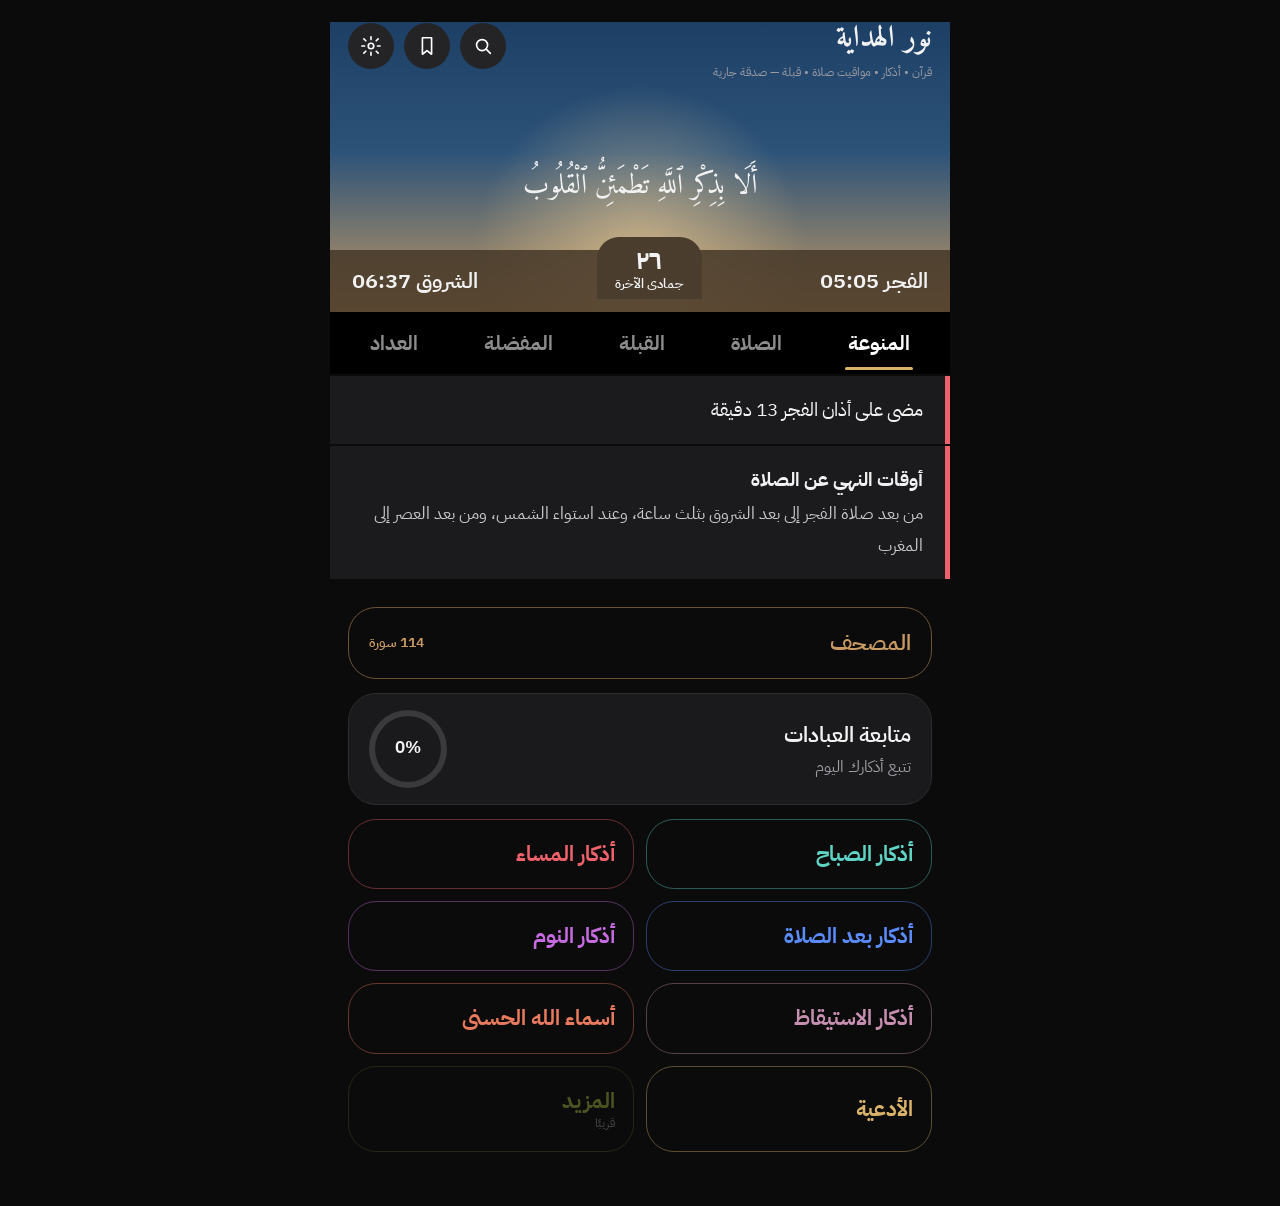
==== 1-index.html @ 47a83398 "Add files via upload" ====
<!DOCTYPE html>
<html lang="ar" dir="rtl">
<head>
<meta charset="utf-8">
<meta name="viewport" content="width=device-width, initial-scale=1, viewport-fit=cover">
<title>نور الهداية — صدقة جارية</title>
<meta name="description" content="نور الهداية — موقع إسلامي مجاني صدقة جارية: القرآن الكريم بصوت ٢٠ قارئًا، أذكار الصباح والمساء، مواقيت الصلاة، اتجاه القبلة، أسماء الله الحسنى، وعداد التسبيح.">
<meta property="og:title" content="نور الهداية — صدقة جارية">
<meta property="og:description" content="القرآن الكريم بصوت ٢٠ قارئًا، الأذكار والأدعية، مواقيت الصلاة، اتجاه القبلة، أسماء الله الحسنى — مجانًا كصدقة جارية.">
<meta property="og:type" content="website">
<link rel="stylesheet" href="https://fonts.googleapis.com/css2?family=Amiri:wght@400;700&family=IBM+Plex+Sans+Arabic:wght@400;600;700&display=swap">
<style>
:root{--bg:#0B0B0C;--card:#1A1A1C;--line:#2C2C2F;--ink:#F2F2F3;--mut:#9A9AA0;--red:#F0626B;--gold:#D9B26A;
box-sizing:border-box;padding-top:env(safe-area-inset-top,0px);padding-bottom:env(safe-area-inset-bottom,0px);color-scheme:dark}
html{scroll-padding-top:env(safe-area-inset-top,0px)}
*{box-sizing:border-box;-webkit-tap-highlight-color:transparent}
body{margin:0;background:var(--bg);color:var(--ink);font:600 17px/1.7 "IBM Plex Sans Arabic",Tahoma,sans-serif}
.view{max-width:620px;margin:0 auto;padding-bottom:40px;animation:in .35s cubic-bezier(.2,.8,.2,1)}
@keyframes in{from{opacity:0;transform:translateX(-18px)}}
[hidden]{display:none!important}
button{font:inherit;color:inherit;cursor:pointer}
.bar{display:flex;align-items:center;justify-content:space-between;padding:12px 18px}
.ib{width:46px;height:46px;border-radius:50%;border:0;background:#242427;display:grid;place-items:center;transition:transform .15s,background .2s}
.ib:active{transform:scale(.9)}.ib svg{width:22px;height:22px;fill:none;stroke:#fff;stroke-width:1.8;stroke-linecap:round;stroke-linejoin:round}
.grp{display:flex;gap:10px}
.brand{font:700 30px Amiri,serif}
.ttl{font-size:20px;display:flex;align-items:center;gap:12px}
.hero{height:290px;margin-top:-70px;padding-top:80px;background:linear-gradient(#1D3F66,#2D5379 45%,#C49A62 100%);position:relative;overflow:hidden;text-align:center}
.hero::after{content:"";position:absolute;left:50%;bottom:-120px;width:360px;height:360px;margin-left:-180px;border-radius:50%;background:radial-gradient(#FFD99A,transparent 65%);opacity:.55;animation:sun 6s ease-in-out infinite alternate}
@keyframes sun{to{transform:scale(1.15);opacity:.8}}
.ayah{font:400 28px/1.8 Amiri,serif;padding:60px 20px 0;position:relative;z-index:1}
.pt{position:absolute;inset:auto 0 0 0;height:62px;background:rgba(70,56,40,.85);display:flex;align-items:center;justify-content:space-between;padding:0 22px;z-index:1;font-size:22px}
.hj{background:#4A3D2D;border-radius:22px 22px 0 0;padding:8px 18px;line-height:1.2;margin-top:-26px;font-size:13px}.hj b{display:block;font-size:26px}
.tabs{display:flex;gap:6px;overflow-x:auto;padding:0 10px;background:#000;scrollbar-width:none}
.tabs::-webkit-scrollbar{display:none}
.tabs button{flex:1 0 auto;background:none;border:0;color:#fff;padding:14px 16px;font-size:20px;font-weight:700;opacity:.55;position:relative;transition:opacity .2s}
.tabs button[aria-selected=true]{opacity:1}
.tabs button[aria-selected=true]::after{content:"";position:absolute;inset:auto 22% 4px;height:3px;border-radius:3px;background:var(--gold);animation:in .3s}
.al{background:#1B1B1D;padding:18px 22px;margin-top:2px;border-inline-start:5px solid var(--red);margin-inline:0;font-size:19px;font-weight:400}
.al b{display:block;font-weight:700}.al small{color:#c9c9cd;font-size:17px}
.pane{padding:14px 18px;animation:in .35s}
.card{background:var(--card);border:1px solid var(--line);border-radius:28px;padding:16px 20px;margin-top:14px;display:flex;align-items:center;justify-content:space-between;width:100%;text-align:inherit}
.gold{color:#C99A62;border-color:#6b5434;background:transparent}
.ring{width:78px;height:78px;border-radius:50%;display:grid;place-items:center;background:conic-gradient(var(--gold) var(--p,0%),#3a3a3d 0)}
.ring span{width:66px;height:66px;border-radius:50%;background:var(--card);display:grid;place-items:center;font-size:17px}
.g2{display:grid;grid-template-columns:1fr 1fr;gap:12px;margin-top:14px}
.pill{border:1.5px solid color-mix(in srgb,var(--c) 40%,transparent);color:var(--c);background:transparent;border-radius:28px;padding:20px 18px;font-size:21px;font-weight:700;text-align:start;transition:transform .15s,background .2s;line-height:1.35}
.pill:active{transform:scale(.96)}.pill:hover{background:color-mix(in srgb,var(--c) 10%,transparent)}
.pill[disabled]{opacity:.4;cursor:default}.pill small{display:block;font-size:12px;font-weight:400;color:var(--mut)}
.row{display:flex;justify-content:space-between;padding:12px 4px;border-bottom:1px solid var(--line);font-size:20px}.row:last-child{border:0}.row.on{color:var(--gold)}
select,.b{font:inherit;background:#242427;color:#fff;border:0;border-radius:18px;padding:10px 16px;min-height:44px}
.b.p{background:var(--gold);color:#201a10}
.ctl{display:flex;flex-wrap:wrap;gap:8px;margin-top:12px}
.note{font-size:13px;color:var(--mut);font-weight:400;margin:10px 4px}
.sl{border:1px solid var(--line);background:var(--card);border-radius:26px;padding:12px;display:grid;grid-template-columns:auto 1fr;gap:4px 12px;text-align:start;transition:transform .15s;position:relative;min-height:96px}
.sl:active{transform:scale(.97)}
.sl i{font-style:normal;background:#242427;border-radius:12px;padding:0 14px;display:grid;place-items:center;font-size:18px;grid-row:span 2}
.sl b{font:700 25px Amiri,serif}.sl span{color:var(--mut);font-size:15px;font-weight:400}
input.s{width:100%;background:#242427;border:0;border-radius:22px;color:#fff;font:inherit;padding:12px 18px;margin:6px 0}
.rd{margin:14px 18px;border-radius:26px;padding:26px 20px;font:400 32px/2.4 Amiri,serif;text-align:center;background:var(--rb,#FCF8F3);color:var(--rt,#1b1b1b);min-height:300px;transition:background .3s,color .3s}
.zc{background:var(--card);border:1px solid var(--line);border-radius:26px;padding:18px;margin-top:14px;animation:in .4s both}
.zc.d{opacity:.5}.zt{font:400 24px/2.1 Amiri,serif}.zs{font-size:13px;color:var(--mut);font-weight:400}
.cnt{width:100%;margin-top:10px;border-radius:18px;border:0;padding:12px;background:#242427;font-size:18px}
.cc{width:230px;height:230px;border-radius:50%;margin:20px auto;display:grid;place-items:center;border:0;color:#fff;font:700 70px Amiri,serif;background:radial-gradient(circle at 30% 25%,#e6c987,#7a5d2c);transition:transform .1s;animation:br 4s ease-in-out infinite}
.cc:active{transform:scale(.93)}@keyframes br{50%{box-shadow:0 0 50px rgba(217,178,106,.4)}}
.cp{width:220px;height:220px;border-radius:50%;border:3px solid var(--gold);margin:16px auto;position:relative}
.nd{position:absolute;inset:0;transition:transform .3s}.nd::after{content:"";position:absolute;top:16px;left:50%;margin-left:-9px;border:9px solid transparent;border-bottom:78px solid var(--gold);border-top:0}
.cp::before{content:"ش";position:absolute;top:-2px;left:0;right:0;text-align:center;color:var(--mut)}
.sheet{position:fixed;inset:0;background:rgba(0,0,0,.55);z-index:9;display:flex;align-items:flex-end;animation:fade .25s}
@keyframes fade{from{opacity:0}}
.sh{background:#1C1C1E;border-radius:30px 30px 0 0;width:100%;max-width:620px;margin:0 auto;max-height:86vh;overflow:auto;padding:14px 18px calc(24px + env(safe-area-inset-bottom,0px));animation:up .35s cubic-bezier(.2,.8,.2,1)}
@keyframes up{from{transform:translateY(100%)}}
.sh h3{margin:0;font-size:20px;display:flex;justify-content:space-between;align-items:center;padding:8px 0 14px}
.th{border:2px solid transparent;border-radius:22px;height:92px;display:flex;align-items:center;justify-content:center;gap:10px;font:400 26px Amiri,serif;background:var(--rb);color:var(--rt)}
.th.on{border-color:#5ED27B}.th.au{background:#242427;color:#fff;font:700 17px "IBM Plex Sans Arabic",sans-serif}
#pb{position:fixed;inset:auto 0 0 0;z-index:8;background:#1C1C1E;border-top:1px solid var(--line);border-radius:26px 26px 0 0;padding:12px 16px calc(12px + env(safe-area-inset-bottom,0px));max-width:620px;margin:0 auto;animation:up .35s cubic-bezier(.2,.8,.2,1)}
#pb .r{display:flex;align-items:center;gap:8px;margin-top:8px}
#pb select{min-height:38px;padding:6px 10px;font-size:15px;flex:1;min-width:0}
#pb input[type=range]{flex:1;accent-color:#D9B26A}
body.pp .view{padding-bottom:230px}
button:focus-visible,select:focus-visible,input:focus-visible{outline:2px solid var(--gold);outline-offset:2px}
@media (prefers-reduced-motion:reduce){*,*::before,*::after{animation:none!important;transition:none!important}}
</style>
</head>
<body>

<div class="view" id="home">
<div class="bar" style="position:relative;z-index:3">
<div style="line-height:1.25"><span class="brand">نور الهداية</span><div style="font-size:12px;font-weight:400;color:var(--mut)">قرآن • أذكار • مواقيت صلاة • قبلة — صدقة جارية</div></div>
<div class="grp">
<button class="ib" data-go="mushaf" aria-label="بحث"><svg viewBox="0 0 24 24"><circle cx="11" cy="11" r="6"/><path d="M20 20l-4.5-4.5"/></svg></button>
<button class="ib" data-tab="fav" aria-label="المفضلة"><svg viewBox="0 0 24 24"><path d="M7 3h10v18l-5-4-5 4z"/></svg></button>
<button class="ib" id="gear" aria-label="الإعدادات"><svg viewBox="0 0 24 24"><circle cx="12" cy="12" r="3"/><path d="M12 2v3M12 19v3M4.2 4.2l2.1 2.1M17.7 17.7l2.1 2.1M2 12h3M19 12h3M4.2 19.8l2.1-2.1M17.7 6.3l2.1-2.1"/></svg></button>
</div></div>
<div class="hero"><div class="ayah" id="ay"></div>
<div class="pt"><span id="hf"></span><span class="hj" id="hj"></span><span id="hs"></span></div></div>
<div class="tabs" role="tablist" id="tabs">
<button role="tab" data-tab="misc" aria-selected="true">المنوعة</button><button role="tab" data-tab="pray" aria-selected="false">الصلاة</button><button role="tab" data-tab="qibla" aria-selected="false">القبلة</button><button role="tab" data-tab="fav" aria-selected="false">المفضلة</button><button role="tab" data-tab="count" aria-selected="false">العداد</button>
</div>
<div class="al" id="al1"></div>
<div class="al"><b>أوقات النهي عن الصلاة</b><small>من بعد صلاة الفجر إلى بعد الشروق بثلث ساعة، وعند استواء الشمس، ومن بعد العصر إلى المغرب</small></div>

<div class="pane" id="p-misc">
<button class="card gold" data-go="mushaf"><span style="font-size:22px">المصحف</span><span id="mcount" style="font-size:14px"></span></button>
<div class="card"><div><div style="font-size:22px">متابعة العبادات</div><div style="color:var(--mut);font-weight:400;font-size:16px">تتبع أذكارك اليوم</div></div><div class="ring" id="ring"><span id="rt">0%</span></div></div>
<div class="g2">
<button class="pill" style="--c:#5FD3C4" data-go="adhkar" data-k="m">أذكار الصباح</button>
<button class="pill" style="--c:#F0626B" data-go="adhkar" data-k="e">أذكار المساء</button>
<button class="pill" style="--c:#5B8CFF" data-go="adhkar" data-k="p">أذكار بعد الصلاة</button>
<button class="pill" style="--c:#C66BE0" data-go="adhkar" data-k="s">أذكار النوم</button>
<button class="pill" style="--c:#C68FB0" data-go="adhkar" data-k="w">أذكار الاستيقاظ</button>
<button class="pill" style="--c:#E87A5D" data-go="names">أسماء الله الحسنى</button>
<button class="pill" style="--c:#D9B26A" data-go="duas">الأدعية</button>
<button class="pill" style="--c:#A9C23F" disabled>المزيد<small>قريبًا</small></button>
</div></div>

<div class="pane" id="p-pray" hidden>
<div class="card" style="display:block;text-align:center"><div style="color:var(--mut);font-size:15px">الصلاة القادمة</div><div style="font:700 36px Amiri,serif;color:var(--gold)" id="nn"></div><div style="font-size:26px;font-variant-numeric:tabular-nums" id="nc"></div></div>
<div class="card" style="display:block" id="times"></div>
<div class="ctl"><select id="city" aria-label="المدينة"></select><button class="b p" id="gps">موقعي</button><select id="method" aria-label="طريقة الحساب"><option value="egy">الهيئة المصرية</option><option value="mwl">رابطة العالم الإسلامي</option><option value="umq">أم القرى</option></select></div>
<p class="note">المواقيت محسوبة فلكيًا حسب موقعك وطريقة الحساب، وقد تختلف بدقائق عن التقويم المحلي. تأكد من جهة الإفتاء في بلدك.</p></div>

<div class="pane" id="p-qibla" hidden>
<div class="card" style="display:block;text-align:center"><div style="font:700 38px Amiri,serif" id="qd">--</div>
<div class="cp"><div class="nd" id="nd"></div></div>
<button class="b p" id="comp">تفعيل البوصلة</button>
<p class="note" id="qn">الزاوية من الشمال الحقيقي حسب مدينتك المختارة في تبويب الصلاة. بوصلة الهاتف قد تتأثر بالمعادن، فعايرها بحركة رقم 8.</p></div></div>

<div class="pane" id="p-fav" hidden><div id="favl" class="g2"></div><p class="note" id="favn"></p></div>

<div class="pane" id="p-count" hidden>
<div class="ctl" style="justify-content:center"><select id="tt"><option>سبحان الله</option><option>الحمد لله</option><option>الله أكبر</option><option>لا إله إلا الله</option><option>أستغفر الله</option></select><select id="tg"><option value="33">33</option><option value="100">100</option><option value="0">بلا حد</option></select></div>
<button class="cc" id="cb">0</button>
<div class="ctl" style="justify-content:center;align-items:center"><span class="note" id="cd"></span><button class="b" id="cr">إعادة</button></div></div>
</div>

<div class="view" id="mushaf" hidden>
<div class="bar"><span class="ttl"><button class="ib" data-go="home" aria-label="رجوع"><svg viewBox="0 0 24 24"><path d="M9 5l7 7-7 7"/></svg></button>المصحف</span></div>
<div style="padding:0 18px"><button class="card gold" id="lsn" style="margin:0 0 8px"><span style="font-size:20px">استماع للقرآن</span><span style="font-size:14px">20 قارئًا</span></button><input class="s" id="sq" placeholder="ابحث عن سورة..." aria-label="بحث"><div class="g2" id="sg"></div></div></div>

<div class="view" id="reader" hidden>
<div class="bar"><span class="ttl"><button class="ib" data-go="mushaf" aria-label="رجوع"><svg viewBox="0 0 24 24"><path d="M9 5l7 7-7 7"/></svg></button><span id="rn"></span></span>
<div class="grp"><button class="ib" id="pl" aria-label="استماع"><svg viewBox="0 0 24 24"><path d="M8 5v14l11-7z"/></svg></button><button class="ib" id="bm" aria-label="حفظ"><svg viewBox="0 0 24 24"><path d="M7 3h10v18l-5-4-5 4z"/></svg></button><button class="ib" id="gear2" aria-label="الإعدادات"><svg viewBox="0 0 24 24"><circle cx="12" cy="12" r="3"/><path d="M12 2v3M12 19v3M4.2 4.2l2.1 2.1M17.7 17.7l2.1 2.1M2 12h3M19 12h3M4.2 19.8l2.1-2.1M17.7 6.3l2.1-2.1"/></svg></button></div></div>
<div class="rd" id="rb"></div><p class="note" style="margin:0 24px" id="rnote"></p></div>

<div class="view" id="adhkar" hidden>
<div class="bar"><span class="ttl"><button class="ib" data-go="home" aria-label="رجوع"><svg viewBox="0 0 24 24"><path d="M9 5l7 7-7 7"/></svg></button><span id="an"></span></span></div>
<div style="padding:0 18px" id="al"></div><p class="note" style="margin:10px 24px">مجموعة مختارة من الصحيح الثابت. المكتبة الكاملة تُضاف بعد مراجعة تخريجها.</p></div>

<div id="pb" hidden>
<div style="display:flex;justify-content:space-between;align-items:center"><b id="ptl"></b><button class="ib" id="px" aria-label="إغلاق" style="width:36px;height:36px"><svg viewBox="0 0 24 24"><path d="M6 6l12 12M18 6L6 18"/></svg></button></div>
<div class="zs" id="pm"></div>
<div class="r"><select id="rs" aria-label="القارئ"></select><select id="sp" aria-label="السرعة"><option value="0.75">0.75x</option><option value="1" selected>1x</option><option value="1.25">1.25x</option><option value="1.5">1.5x</option></select></div>
<div class="r"><input type="range" id="sk" min="0" max="1000" value="0" aria-label="التقدم"></div>
<div class="r" style="justify-content:center;gap:12px"><button class="b" id="pv">السابقة</button><button class="ib" id="ppl" aria-label="تشغيل" style="width:58px;height:58px;background:#D9B26A;color:#201a10;font-size:20px">▶</button><button class="b" id="pn">التالية</button><label class="zs"><input type="checkbox" id="rp"> تكرار</label></div></div>

<div class="view" id="names" hidden>
<div class="bar"><span class="ttl"><button class="ib" data-go="home" aria-label="رجوع"><svg viewBox="0 0 24 24"><path d="M9 5l7 7-7 7"/></svg></button>أسماء الله الحسنى</span></div>
<div style="padding:0 18px" class="g2" id="ng"></div></div>

<div class="view" id="duas" hidden>
<div class="bar"><span class="ttl"><button class="ib" data-go="home" aria-label="رجوع"><svg viewBox="0 0 24 24"><path d="M9 5l7 7-7 7"/></svg></button>الأدعية</span></div>
<div style="padding:0 18px"><select id="dc" aria-label="القسم" style="width:100%"></select><div id="dl"></div><p class="note">مجموعة مختارة من القرآن ومن الصحيح الثابت في السنة، مع المصدر.</p></div></div>

<div class="sheet" id="sheet" hidden><div class="sh">
<h3>إعدادات المصحف<button class="ib" id="sx" aria-label="إغلاق"><svg viewBox="0 0 24 24"><path d="M6 6l12 12M18 6L6 18"/></svg></button></h3>
<div style="margin-bottom:6px">ألوان القراءة</div><div class="g2" id="themes"></div>
<div style="margin:18px 0 4px">حجم الخط</div><input type="range" id="fsz" min="22" max="50" style="width:100%;accent-color:#D9B26A"></div></div>

<script>
const $=s=>document.querySelector(s),$$=s=>[...document.querySelectorAll(s)],rad=Math.PI/180;
const store={get(k,d){try{const v=localStorage.getItem("noor:"+k);return v===null?d:JSON.parse(v)}catch(e){return d}},set(k,v){try{localStorage.setItem("noor:"+k,JSON.stringify(v))}catch(e){}}};
const day=()=>new Date().toDateString();

/* التنقل */
let cur="home";
function go(v,k){
  $$(".view").forEach(x=>x.hidden=x.id!==v);cur=v;scrollTo(0,0);
  if(v==="adhkar")openAdhkar(k);
}
document.addEventListener("click",e=>{
  const g=e.target.closest("[data-go]");if(g){go(g.dataset.go,g.dataset.k);return}
  const t=e.target.closest("[data-tab]");if(t){tab(t.dataset.tab)}
});
function tab(n){
  go("home");$$("#tabs button").forEach(b=>b.setAttribute("aria-selected",b.dataset.tab===n));
  $$(".pane").forEach(p=>p.hidden=p.id!=="p-"+n);if(n==="fav")favs();
}

/* المواقيت */
const CITIES={"القاهرة":[30.0444,31.2357,"Africa/Cairo"],"الجيزة":[30.0131,31.2089,"Africa/Cairo"],"الإسكندرية":[31.2001,29.9187,"Africa/Cairo"],"أسوان":[24.0889,32.8998,"Africa/Cairo"],"مكة المكرمة":[21.3891,39.8579,"Asia/Riyadh"],"المدينة المنورة":[24.4672,39.6111,"Asia/Riyadh"],"الرياض":[24.7136,46.6753,"Asia/Riyadh"],"دبي":[25.2048,55.2708,"Asia/Dubai"]};
const MT={egy:[19.5,17.5,0],mwl:[18,17,0],umq:[18.5,0,90]};
const NM={fajr:"الفجر",sunrise:"الشروق",dhuhr:"الظهر",asr:"العصر",maghrib:"المغرب",isha:"العشاء"};
let loc=store.get("loc",null)||{n:"الجيزة",lat:30.0131,lon:31.2089,tz:"Africa/Cairo"},method=store.get("method","egy");
const cs=$("#city");Object.keys(CITIES).forEach(c=>cs.add(new Option(c,c)));cs.add(new Option("موقعي الحالي","gps"));cs.value=loc.n in CITIES?loc.n:"gps";$("#method").value=method;
function calc(y,m,d,lat,lon,mt){
  const D=(Date.UTC(y,m,d,12)-Date.UTC(2000,0,1,12))/864e5,g=(357.529+.98560028*D)%360,q=(280.459+.98564736*D)%360;
  const L=q+1.915*Math.sin(g*rad)+.02*Math.sin(2*g*rad),e=23.439-3.6e-7*D;
  const ra=(Math.atan2(Math.cos(e*rad)*Math.sin(L*rad),Math.cos(L*rad))/rad/15+24)%24,dec=Math.asin(Math.sin(e*rad)*Math.sin(L*rad));
  let eq=q/15-ra;eq=((eq+12)%24+24)%24-12;const noon=12-lon/15-eq;
  const ha=a=>{const c=(Math.sin(a*rad)-Math.sin(lat*rad)*Math.sin(dec))/(Math.cos(lat*rad)*Math.cos(dec));return Math.acos(Math.max(-1,Math.min(1,c)))/rad/15};
  const asr=Math.atan(1/(1+Math.tan(Math.abs(lat*rad-dec))))/rad,B=Date.UTC(y,m,d),T=h=>B+h*36e5,[fa,ia,im]=mt,mg=noon+ha(-.833);
  return{fajr:T(noon-ha(-fa)),sunrise:T(noon-ha(-.833)),dhuhr:T(noon+.0333),asr:T(noon+ha(asr)),maghrib:T(mg),isha:T(im?mg+im/60:noon+ha(-ia))};
}
function ymd(ms,tz){const p=new Intl.DateTimeFormat("en-CA",{timeZone:tz,year:"numeric",month:"2-digit",day:"2-digit"}).format(ms).split("-");return[+p[0],p[1]-1,+p[2]]}
const AY=["أَلَا بِذِكْرِ ٱللَّهِ تَطْمَئِنُّ ٱلْقُلُوبُ","إِنَّ مَعَ ٱلْعُسْرِ يُسْرًا","فَٱذْكُرُونِىٓ أَذْكُرْكُمْ"];
let nt=0;
function render(){
  const now=Date.now(),[y,m,d]=ymd(now,loc.tz),mt=MT[method],T=calc(y,m,d,loc.lat,loc.lon,mt),T2=calc(y,m,d+1,loc.lat,loc.lon,mt);
  const f=new Intl.DateTimeFormat("en-GB",{timeZone:loc.tz,hour:"2-digit",minute:"2-digit",hour12:false});
  const keys=Object.keys(NM);let nx=keys.filter(k=>k!=="sunrise").find(k=>T[k]>now);nt=nx?T[nx]:T2.fajr;nx=nx||"fajr";
  $("#times").innerHTML=keys.map(k=>`<div class="row${k===nx?" on":""}"><span>${NM[k]}</span><span>${f.format(T[k])}</span></div>`).join("");
  $("#nn").textContent=NM[nx];$("#hf").textContent="الفجر "+f.format(T.fajr);$("#hs").textContent="الشروق "+f.format(T.sunrise);
  const hd=n=>new Intl.DateTimeFormat("ar-SA-u-ca-islamic-umalqura",{timeZone:loc.tz,...n}).format(now);
  $("#hj").innerHTML=`<b>${hd({day:"numeric"})}</b>${hd({month:"long"})}`;
  const past=["fajr","dhuhr","asr","maghrib","isha"].filter(k=>T[k]<=now).pop();
  $("#al1").innerHTML=past?`مضى على أذان ${NM[past]} ${Math.floor((now-T[past])/6e4)} دقيقة`:`باقي على أذان الفجر ${Math.ceil((T.fajr-now)/6e4)} دقيقة`;
  $("#ay").textContent=AY[new Date().getDate()%AY.length];tick();prog();
}
function tick(){const s=Math.max(0,Math.floor((nt-Date.now())/1e3)),p=n=>String(n).padStart(2,"0");$("#nc").textContent=`${p(s/3600|0)}:${p(s%3600/60|0)}:${p(s%60)}`;if(!s)setTimeout(render,1200)}
setInterval(tick,1e3);
cs.onchange=()=>{if(cs.value==="gps"){$("#gps").click();return}const c=CITIES[cs.value];loc={n:cs.value,lat:c[0],lon:c[1],tz:c[2]};store.set("loc",loc);render();qibla()};
$("#method").onchange=e=>{method=e.target.value;store.set("method",method);render()};
$("#gps").onclick=()=>{if(!navigator.geolocation){alert("المتصفح لا يدعم تحديد الموقع");return}
  navigator.geolocation.getCurrentPosition(p=>{loc={n:"موقعي",lat:p.coords.latitude,lon:p.coords.longitude,tz:Intl.DateTimeFormat().resolvedOptions().timeZone};store.set("loc",loc);cs.value="gps";render();qibla()},()=>alert("لم نستطع تحديد موقعك. اختر مدينتك من القائمة."),{timeout:1e4})};

/* القبلة */
let qdeg=0,hd=null;
function qibla(){const a=loc.lat*rad,b=21.4225*rad,dl=(39.8262-loc.lon)*rad;qdeg=(Math.atan2(Math.sin(dl)*Math.cos(b),Math.cos(a)*Math.sin(b)-Math.sin(a)*Math.cos(b)*Math.cos(dl))/rad+360)%360;$("#qd").textContent=Math.round(qdeg)+"°";spin()}
function spin(){$("#nd").style.transform=`rotate(${hd===null?qdeg:qdeg-hd}deg)`}
$("#comp").onclick=async()=>{try{
  if(window.DeviceOrientationEvent&&DeviceOrientationEvent.requestPermission&&await DeviceOrientationEvent.requestPermission()!=="granted")throw 0;
  const h=e=>{const v=e.webkitCompassHeading??(e.alpha!=null?360-e.alpha:null);if(v!=null){hd=v;spin()}};
  addEventListener("deviceorientationabsolute",h,true);addEventListener("deviceorientation",h,true);$("#qn").textContent="حرّك الهاتف أفقيًا حتى يشير السهم لأعلى."}
  catch(e){$("#qn").textContent="البوصلة غير متاحة أو لم تُمنح الإذن. السهم يوضح الزاوية من الشمال فقط."}};

/* المصحف */
const SN="الفاتحة,البقرة,آل عمران,النساء,المائدة,الأنعام,الأعراف,الأنفال,التوبة,يونس,هود,يوسف,الرعد,إبراهيم,الحجر,النحل,الإسراء,الكهف,مريم,طه,الأنبياء,الحج,المؤمنون,النور,الفرقان,الشعراء,النمل,القصص,العنكبوت,الروم,لقمان,السجدة,الأحزاب,سبأ,فاطر,يس,الصافات,ص,الزمر,غافر,فصلت,الشورى,الزخرف,الدخان,الجاثية,الأحقاف,محمد,الفتح,الحجرات,ق,الذاريات,الطور,النجم,القمر,الرحمن,الواقعة,الحديد,المجادلة,الحشر,الممتحنة,الصف,الجمعة,المنافقون,التغابن,الطلاق,التحريم,الملك,القلم,الحاقة,المعارج,نوح,الجن,المزمل,المدثر,القيامة,الإنسان,المرسلات,النبأ,النازعات,عبس,التكوير,الانفطار,المطففين,الانشقاق,البروج,الطارق,الأعلى,الغاشية,الفجر,البلد,الشمس,الليل,الضحى,الشرح,التين,العلق,القدر,البينة,الزلزلة,العاديات,القارعة,التكاثر,العصر,الهمزة,الفيل,قريش,الماعون,الكوثر,الكافرون,النصر,المسد,الإخلاص,الفلق,الناس".split(",");
const AC=[7,286,200,176,120,165,206,75,129,109,123,111,43,52,99,128,111,110,98,135,112,78,118,64,77,227,93,88,69,60,34,30,73,54,45,83,182,88,75,85,54,53,89,59,37,35,38,29,18,45,60,49,62,55,78,96,29,22,24,13,14,11,11,18,12,12,30,52,52,44,28,28,20,56,40,31,50,40,46,42,29,19,36,25,22,17,19,26,30,20,15,21,11,8,8,19,5,8,8,11,11,8,3,9,5,4,7,3,6,3,5,4,5,6];
const TX={1:"بِسْمِ ٱللَّهِ ٱلرَّحْمَٰنِ ٱلرَّحِيمِ ﴿١﴾ ٱلْحَمْدُ لِلَّهِ رَبِّ ٱلْعَٰلَمِينَ ﴿٢﴾ ٱلرَّحْمَٰنِ ٱلرَّحِيمِ ﴿٣﴾ مَٰلِكِ يَوْمِ ٱلدِّينِ ﴿٤﴾ إِيَّاكَ نَعْبُدُ وَإِيَّاكَ نَسْتَعِينُ ﴿٥﴾ ٱهْدِنَا ٱلصِّرَٰطَ ٱلْمُسْتَقِيمَ ﴿٦﴾ صِرَٰطَ ٱلَّذِينَ أَنْعَمْتَ عَلَيْهِمْ غَيْرِ ٱلْمَغْضُوبِ عَلَيْهِمْ وَلَا ٱلضَّآلِّينَ ﴿٧﴾",
112:"قُلْ هُوَ ٱللَّهُ أَحَدٌ ﴿١﴾ ٱللَّهُ ٱلصَّمَدُ ﴿٢﴾ لَمْ يَلِدْ وَلَمْ يُولَدْ ﴿٣﴾ وَلَمْ يَكُن لَّهُۥ كُفُوًا أَحَدٌۢ ﴿٤﴾",
113:"قُلْ أَعُوذُ بِرَبِّ ٱلْفَلَقِ ﴿١﴾ مِن شَرِّ مَا خَلَقَ ﴿٢﴾ وَمِن شَرِّ غَاسِقٍ إِذَا وَقَبَ ﴿٣﴾ وَمِن شَرِّ ٱلنَّفَّٰثَٰتِ فِى ٱلْعُقَدِ ﴿٤﴾ وَمِن شَرِّ حَاسِدٍ إِذَا حَسَدَ ﴿٥﴾",
114:"قُلْ أَعُوذُ بِرَبِّ ٱلنَّاسِ ﴿١﴾ مَلِكِ ٱلنَّاسِ ﴿٢﴾ إِلَٰهِ ٱلنَّاسِ ﴿٣﴾ مِن شَرِّ ٱلْوَسْوَاسِ ٱلْخَنَّاسِ ﴿٤﴾ ٱلَّذِى يُوَسْوِسُ فِى صُدُورِ ٱلنَّاسِ ﴿٥﴾ مِنَ ٱلْجِنَّةِ وَٱلنَّاسِ ﴿٦﴾"};
$("#mcount").textContent="114 سورة";
function list(q=""){$("#sg").innerHTML=SN.map((n,i)=>[i,n]).filter(x=>x[1].includes(q.trim())).map(([i,n])=>`<button class="sl" data-s="${i+1}"><i>${i+1}</i><b>سورة ${n}</b><span>آياتها: ${AC[i]}</span></button>`).join("")||'<p class="note">لا توجد نتيجة</p>'}
$("#sq").oninput=e=>list(e.target.value);list();
let sura=1;
$("#sg").onclick=e=>{const b=e.target.closest("[data-s]");if(b)read(+b.dataset.s)};
function read(n){sura=n;store.set("last",n);$("#rn").textContent="سورة "+SN[n-1];loadSura(n);
  $("#rb").textContent=TX[n]||"";$("#rnote").textContent=TX[n]?"":"";
  if(!TX[n]){$("#rb").innerHTML='<span style="font:600 18px/1.9 \'IBM Plex Sans Arabic\',sans-serif">جارٍ تحميل النص...</span>'}
  bmk();go("reader")}
const dig=n=>String(n).replace(/\d/g,d=>"٠١٢٣٤٥٦٧٨٩"[d]);
async function load(n){
  const c=store.get("q"+n,null);if(c)return c;
  const r=await fetch("https://api.alquran.cloud/v1/surah/"+n+"/quran-uthmani");if(!r.ok)throw 0;
  const a=(await r.json()).data.ayahs;if(a.length!==AC[n-1])throw 0;
  const t=a.map((x,i)=>{let s=x.text;if(i===0&&n!==1&&n!==9){const w=s.split(" ");if(w[0].startsWith("بِسْمِ"))s=w.slice(4).join(" ")}return s+" ﴿"+dig(x.numberInSurah)+"﴾"}).join(" ");
  const h=(n!==1&&n!==9?'<div style="font-size:.8em;margin-bottom:8px">بِسْمِ ٱللَّهِ ٱلرَّحْمَٰنِ ٱلرَّحِيمِ</div>':"")+t;store.set("q"+n,h);return h}
async function loadSura(n){try{const h=await load(n);if(sura===n)$("#rb").innerHTML=h}catch(e){if(sura===n&&!TX[n])$("#rb").innerHTML='<span style="font:600 18px/1.9 \'IBM Plex Sans Arabic\',sans-serif">تعذر تحميل نص السورة. تأكد من اتصالك بالإنترنت ثم أعد فتح السورة.</span>'}}
function bmk(){const s=store.get("bm",[]).includes(sura);$("#bm").style.background=s?"#D9B26A":"#242427";$("#bm svg").style.stroke=s?"#201a10":"#fff"}
$("#bm").onclick=()=>{let b=store.get("bm",[]);b=b.includes(sura)?b.filter(x=>x!==sura):[...b,sura];store.set("bm",b);bmk()};
function favs(){const b=store.get("bm",[]);$("#favl").innerHTML=b.map(n=>`<button class="sl" data-s="${n}"><i>${n}</i><b>سورة ${SN[n-1]}</b><span>آياتها: ${AC[n-1]}</span></button>`).join("");$("#favn").textContent=b.length?"":"لا توجد سور محفوظة. افتح سورة واضغط على علامة الحفظ."}
$("#favl").onclick=$("#sg").onclick;

/* إعدادات القراءة */
const TH=[["تلقائي",null,null],["","#FCF8F3","#1b1b1b"],["","#FFFFFF","#111111"],["","#E6EDF7","#13233a"],["","#10162A","#E9ECF5"],["","#EEF2DC","#1f2a1c"],["","#4A4A4C","#F2F2F2"],["","#1A211C","#E6EFD9"],["","#000000","#EEEEEE"]];
let th=store.get("th",1),fz=store.get("fz",32);
function applyTh(){const t=TH[th];const r=document.documentElement.style;r.setProperty("--rb",t[1]||"#1A1A1C");r.setProperty("--rt",t[2]||"#F2F2F3");$("#rb").style.fontSize=fz+"px";
  $("#themes").innerHTML=TH.map((t,i)=>i?`<button class="th${i===th?" on":""}" style="--rb:${t[1]};--rt:${t[2]}" data-t="${i}">الرَّحْمَٰنُ</button>`:`<button class="th au${i===th?" on":""}" data-t="0">تلقائي</button>`).join("");$("#fsz").value=fz}
$("#themes").onclick=e=>{const b=e.target.closest("[data-t]");if(b){th=+b.dataset.t;store.set("th",th);applyTh()}};
$("#fsz").oninput=e=>{fz=+e.target.value;store.set("fz",fz);$("#rb").style.fontSize=fz+"px"};
const sh=v=>$("#sheet").hidden=!v;$("#gear").onclick=$("#gear2").onclick=()=>sh(1);$("#sx").onclick=()=>sh(0);$("#sheet").onclick=e=>{if(e.target.id==="sheet")sh(0)};

/* الأذكار */
const MZ=[["قُلْ هُوَ ٱللَّهُ أَحَدٌ، وقُلْ أَعُوذُ بِرَبِّ ٱلْفَلَقِ، وقُلْ أَعُوذُ بِرَبِّ ٱلنَّاسِ",3,"أبو داود والترمذي، حديث حسن"],["بِسْمِ اللَّهِ الَّذِي لَا يَضُرُّ مَعَ اسْمِهِ شَيْءٌ فِي الْأَرْضِ وَلَا فِي السَّمَاءِ وَهُوَ السَّمِيعُ الْعَلِيمُ",3,"أبو داود والترمذي، حديث صحيح"],["سُبْحَانَ اللَّهِ وَبِحَمْدِهِ",100,"صحيح مسلم"],["لَا إِلَهَ إِلَّا اللَّهُ وَحْدَهُ لَا شَرِيكَ لَهُ، لَهُ الْمُلْكُ وَلَهُ الْحَمْدُ وَهُوَ عَلَى كُلِّ شَيْءٍ قَدِيرٌ",100,"البخاري ومسلم"],["أَسْتَغْفِرُ اللَّهَ وَأَتُوبُ إِلَيْهِ",100,"صحيح مسلم"]];
const AD={m:["أذكار الصباح",MZ],e:["أذكار المساء",MZ],
w:["أذكار الاستيقاظ",[["الْحَمْدُ لِلَّهِ الَّذِي أَحْيَانَا بَعْدَ مَا أَمَاتَنَا وَإِلَيْهِ النُّشُورُ",1,"صحيح البخاري"]]],
p:["أذكار بعد الصلاة",[["أَسْتَغْفِرُ اللَّهَ",3,"صحيح مسلم"],["اللَّهُمَّ أَنْتَ السَّلَامُ وَمِنْكَ السَّلَامُ، تَبَارَكْتَ يَا ذَا الْجَلَالِ وَالْإِكْرَامِ",1,"صحيح مسلم"],["سُبْحَانَ اللَّهِ",33,"صحيح مسلم"],["الْحَمْدُ لِلَّهِ",33,"صحيح مسلم"],["اللَّهُ أَكْبَرُ",33,"صحيح مسلم"]]],
s:["أذكار النوم",[["ٱللَّهُ لَآ إِلَٰهَ إِلَّا هُوَ ٱلْحَىُّ ٱلْقَيُّومُ ۚ لَا تَأْخُذُهُۥ سِنَةٌ وَلَا نَوْمٌ ۚ لَّهُۥ مَا فِى ٱلسَّمَٰوَٰتِ وَمَا فِى ٱلْأَرْضِ ۗ مَن ذَا ٱلَّذِى يَشْفَعُ عِندَهُۥٓ إِلَّا بِإِذْنِهِۦ ۚ يَعْلَمُ مَا بَيْنَ أَيْدِيهِمْ وَمَا خَلْفَهُمْ ۖ وَلَا يُحِيطُونَ بِشَىْءٍ مِّنْ عِلْمِهِۦٓ إِلَّا بِمَا شَآءَ ۚ وَسِعَ كُرْسِيُّهُ ٱلسَّمَٰوَٰتِ وَٱلْأَرْضَ ۖ وَلَا يَـُٔودُهُۥ حِفْظُهُمَا ۚ وَهُوَ ٱلْعَلِىُّ ٱلْعَظِيمُ",1,"صحيح البخاري"],["قُلْ هُوَ ٱللَّهُ أَحَدٌ، وقُلْ أَعُوذُ بِرَبِّ ٱلْفَلَقِ، وقُلْ أَعُوذُ بِرَبِّ ٱلنَّاسِ",3,"صحيح البخاري"],["بِاسْمِكَ اللَّهُمَّ أَمُوتُ وَأَحْيَا",1,"صحيح البخاري"]]]};
let ak="m";const pk=k=>"ad:"+k+":"+day();
function openAdhkar(k){ak=k||ak;$("#an").textContent=AD[ak][0];drawAd()}
function drawAd(){const p=store.get(pk(ak),{});$("#al").innerHTML=AD[ak][1].map((z,i)=>{const r=Math.max(0,z[1]-(p[i]||0));return`<div class="zc${r?"":" d"}" style="animation-delay:${i*.06}s"><div class="zt">${z[0]}</div><div class="zs">${z[2]}</div><button class="cnt" data-i="${i}" ${r?"":"disabled"}>${r?"المتبقي: "+r:"تم ✓"}</button></div>`}).join("")}
$("#al").onclick=e=>{const b=e.target.closest("[data-i]");if(!b)return;const p=store.get(pk(ak),{}),i=+b.dataset.i;p[i]=(p[i]||0)+1;store.set(pk(ak),p);drawAd();prog()};
function prog(){let t=0,d=0;for(const k in AD){const p=store.get(pk(k),{});AD[k][1].forEach((z,i)=>{t++;if((p[i]||0)>=z[1])d++})}
  const v=Math.round(d/t*100);$("#ring").style.setProperty("--p",v+"%");$("#rt").textContent=v+"%"}

/* العداد */
let tc=store.get("tc",0),tot=store.get("td:"+day(),0);
const cshow=()=>{$("#cb").textContent=tc;$("#cd").textContent="إجمالي اليوم: "+tot};
$("#cb").onclick=()=>{tc++;tot++;const g=+$("#tg").value;if(navigator.vibrate)navigator.vibrate(g&&tc>=g?[60,40,60]:15);if(g&&tc>g)tc=1;store.set("tc",tc);store.set("td:"+day(),tot);cshow()};
$("#cr").onclick=()=>{tc=0;store.set("tc",0);cshow()};

/* التلاوات (المصدر: mp3quran.net) */
const RC=[["مشاري العفاسي",["مشاري","العفاسي"]],["عبد الباسط عبد الصمد",["الباسط","الصمد"]],["محمود خليل الحصري",["الحصري"]],["محمد صديق المنشاوي",["المنشاوي"]],["ماهر المعيقلي",["ماهر","المعيقلي"]],["عبد الرحمن السديس",["السديس"]],["سعود الشريم",["الشريم"]],["ياسر الدوسري",["ياسر","الدوسري"]],["أحمد العجمي",["احمد","العجمي"]],["سعد الغامدي",["سعد","الغامدي"]],["ناصر القطامي",["القطامي"]],["أبو بكر الشاطري",["الشاطري"]],["فارس عباد",["فارس","عباد"]],["إدريس أبكر",["ادريس","ابكر"]],["هاني الرفاعي",["هاني","الرفاعي"]],["مصطفى إسماعيل",["مصطفي","اسماعيل"]],["محمود علي البنا",["البنا"]],["عبد الله الجهني",["الجهني"]],["علي جابر",["جابر"]],["محمد أيوب",["ايوب"]]];
const au=new Audio();au.preload="none";
let rm=store.get("rm",null),ri=store.get("ri",0),ps=1;
const nrm=s=>s.replace(/[\u064B-\u065F\u0670\u0640]/g,"").replace(/[أإآٱ]/g,"ا").replace(/ة/g,"ه").replace(/ى/g,"ي").replace(/\s+/g,"");
RC.forEach((r,i)=>$("#rs").add(new Option(r[0],i)));$("#rs").value=ri;
async function getRm(){
  if(rm)return rm;
  const r=await fetch("https://www.mp3quran.net/api/v3/reciters?language=ar");if(!r.ok)throw 0;
  const L=(await r.json()).reciters;
  const pr=n=>(/\u062d\u0641\u0635/.test(n)?4:0)+(/\u0645\u0631\u062a\u0644/.test(n)?2:0)+(/\u0627\u0644\u0645\u0635\u062d\u0641 \u0627\u0644\u0645\u062c\u0648\u062f/.test(n)?1:0);
  rm=RC.map(([n,k])=>{const ks=k.map(nrm),f=L.filter(x=>{const t=nrm(x.name);return ks.every(q=>t.includes(q))}).sort((a,b)=>a.name.length-b.name.length)[0];return f?f.moshaf.map(m=>[m.server,m.surah_list,m.name]).sort((a,b)=>pr(b[2])-pr(a[2])):null});
  store.set("rm",rm);return rm}
const pmsg=t=>$("#pm").textContent=t;
async function play(n){
  ps=n;$("#pb").hidden=false;document.body.classList.add("pp");$("#ptl").textContent="سورة "+SN[n-1];pmsg("جارٍ التحميل...");
  try{const m=(await getRm())[ri];if(!m){pmsg("هذا القارئ غير متاح في المصدر حاليًا، جرّب قارئًا آخر");return}
    const f=m.find(x=>x[1].split(",").includes(String(n)));if(!f){pmsg("هذه السورة غير متوفرة بصوت هذا القارئ");return}
    au.src=(f[0].endsWith("/")?f[0]:f[0]+"/")+String(n).padStart(3,"0")+".mp3";au.playbackRate=+$("#sp").value;await au.play();pmsg("");
    if(navigator.mediaSession)navigator.mediaSession.metadata=new MediaMetadata({title:"سورة "+SN[n-1],artist:RC[ri][0]});
  }catch(e){pmsg("تعذر تشغيل التلاوة. تأكد من اتصالك بالإنترنت ثم أعد المحاولة.")}}
$("#rs").onchange=e=>{ri=+e.target.value;store.set("ri",ri);play(ps)};
$("#ppl").onclick=()=>{if(!au.src){play(ps);return}au.paused?au.play():au.pause()};
$("#pn").onclick=()=>play(ps%114+1);$("#pv").onclick=()=>play(ps>1?ps-1:114);
$("#sp").onchange=e=>au.playbackRate=+e.target.value;
$("#px").onclick=()=>{au.pause();au.removeAttribute("src");$("#pb").hidden=true;document.body.classList.remove("pp")};
au.onended=()=>$("#rp").checked?play(ps):play(ps%114+1);
au.onplay=()=>$("#ppl").textContent="❚❚";au.onpause=()=>$("#ppl").textContent="▶";
au.ontimeupdate=()=>{if(au.duration)$("#sk").value=au.currentTime/au.duration*1000};
$("#sk").oninput=e=>{if(au.duration)au.currentTime=e.target.value/1000*au.duration};
$("#lsn").onclick=()=>play(store.get("last",1));$("#pl").onclick=()=>play(sura);

/* أسماء الله الحسنى */
const NMS="الله,الرحمن,الرحيم,الملك,القدوس,السلام,المؤمن,المهيمن,العزيز,الجبار,المتكبر,الخالق,البارئ,المصور,الغفار,القهار,الوهاب,الرزاق,الفتاح,العليم,القابض,الباسط,الخافض,الرافع,المعز,المذل,السميع,البصير,الحكم,العدل,اللطيف,الخبير,الحليم,العظيم,الغفور,الشكور,العلي,الكبير,الحفيظ,المقيت,الحسيب,الجليل,الكريم,الرقيب,المجيب,الواسع,الحكيم,الودود,المجيد,الباعث,الشهيد,الحق,الوكيل,القوي,المتين,الولي,الحميد,المحصي,المبدئ,المعيد,المحيي,المميت,الحي,القيوم,الواجد,الماجد,الواحد,الأحد,الصمد,القادر,المقتدر,المقدم,المؤخر,الأول,الآخر,الظاهر,الباطن,الوالي,المتعالي,البر,التواب,المنتقم,العفو,الرؤوف,مالك الملك,ذو الجلال والإكرام,المقسط,الجامع,الغني,المغني,المانع,الضار,النافع,النور,الهادي,البديع,الباقي,الوارث,الرشيد,الصبور".split(",");
$("#ng").innerHTML=NMS.map((n,i)=>`<div class="zc" style="margin:0;text-align:center;padding:12px"><div class="zs">${i+1}</div><div style="font:700 26px Amiri,serif">${n}</div></div>`).join("");

/* الأدعية */
const DU={
"من القرآن":[["رَبَّنَآ ءَاتِنَا فِى ٱلدُّنْيَا حَسَنَةً وَفِى ٱلْـَٔاخِرَةِ حَسَنَةً وَقِنَا عَذَابَ ٱلنَّارِ","البقرة ٢٠١"],["رَّبِّ ٱشْرَحْ لِى صَدْرِى وَيَسِّرْ لِىٓ أَمْرِى","طه ٢٥-٢٦"],["رَّبِّ زِدْنِى عِلْمًا","طه ١١٤"],["رَبَّنَا لَا تُزِغْ قُلُوبَنَا بَعْدَ إِذْ هَدَيْتَنَا وَهَبْ لَنَا مِن لَّدُنكَ رَحْمَةً ۚ إِنَّكَ أَنتَ ٱلْوَهَّابُ","آل عمران ٨"],["رَّبِّ ٱرْحَمْهُمَا كَمَا رَبَّيَانِى صَغِيرًا","الإسراء ٢٤ (دعاء للوالدين)"],["رَبَّنَا هَبْ لَنَا مِنْ أَزْوَٰجِنَا وَذُرِّيَّٰتِنَا قُرَّةَ أَعْيُنٍ وَٱجْعَلْنَا لِلْمُتَّقِينَ إِمَامًا","الفرقان ٧٤"],["رَبِّ إِنِّى لِمَآ أَنزَلْتَ إِلَىَّ مِنْ خَيْرٍ فَقِيرٌ","القصص ٢٤"]],
"من السنة":[["يَا مُقَلِّبَ الْقُلُوبِ ثَبِّتْ قَلْبِي عَلَى دِينِكَ","الترمذي، حديث صحيح"],["اللَّهُمَّ أَعِنِّي عَلَى ذِكْرِكَ وَشُكْرِكَ وَحُسْنِ عِبَادَتِكَ","أبو داود، حديث صحيح"],["اللَّهُمَّ إِنَّكَ عَفُوٌّ تُحِبُّ الْعَفْوَ فَاعْفُ عَنِّي","الترمذي، حديث صحيح (دعاء ليلة القدر)"],["سُبْحَانَ الَّذِي سَخَّرَ لَنَا هَذَا وَمَا كُنَّا لَهُ مُقْرِنِينَ وَإِنَّا إِلَى رَبِّنَا لَمُنْقَلِبُونَ","صحيح مسلم (دعاء الركوب والسفر)"]],
"الكرب والهم":[["لَّآ إِلَٰهَ إِلَّآ أَنتَ سُبْحَٰنَكَ إِنِّى كُنتُ مِنَ ٱلظَّٰلِمِينَ","الأنبياء ٨٧"],["لَا إِلَهَ إِلَّا اللَّهُ الْعَظِيمُ الْحَلِيمُ، لَا إِلَهَ إِلَّا اللَّهُ رَبُّ الْعَرْشِ الْعَظِيمِ، لَا إِلَهَ إِلَّا اللَّهُ رَبُّ السَّمَاوَاتِ وَرَبُّ الْأَرْضِ وَرَبُّ الْعَرْشِ الْكَرِيمِ","البخاري ومسلم"]],
"المريض":[["اللَّهُمَّ رَبَّ النَّاسِ أَذْهِبِ الْبَاسَ، اشْفِ أَنْتَ الشَّافِي، لَا شِفَاءَ إِلَّا شِفَاؤُكَ، شِفَاءً لَا يُغَادِرُ سَقَمًا","البخاري ومسلم"],["أَسْأَلُ اللَّهَ الْعَظِيمَ رَبَّ الْعَرْشِ الْعَظِيمِ أَنْ يَشْفِيَكَ (سبع مرات)","أبو داود والترمذي، حديث صحيح"]],
"الميت":[["اللَّهُمَّ اغْفِرْ لَهُ وَارْحَمْهُ وَعَافِهِ وَاعْفُ عَنْهُ","صحيح مسلم"]],
"التيسير":[["اللَّهُمَّ لَا سَهْلَ إِلَّا مَا جَعَلْتَهُ سَهْلًا، وَأَنْتَ تَجْعَلُ الْحَزْنَ إِذَا شِئْتَ سَهْلًا","ابن حبان، حديث صحيح"]],
"الاستغفار":[["رَبَّنَا ظَلَمْنَآ أَنفُسَنَا وَإِن لَّمْ تَغْفِرْ لَنَا وَتَرْحَمْنَا لَنَكُونَنَّ مِنَ ٱلْخَٰسِرِينَ","الأعراف ٢٣"],["اللَّهُمَّ أَنْتَ رَبِّي لَا إِلَهَ إِلَّا أَنْتَ، خَلَقْتَنِي وَأَنَا عَبْدُكَ، وَأَنَا عَلَى عَهْدِكَ وَوَعْدِكَ مَا اسْتَطَعْتُ، أَعُوذُ بِكَ مِنْ شَرِّ مَا صَنَعْتُ، أَبُوءُ لَكَ بِنِعْمَتِكَ عَلَيَّ، وَأَبُوءُ بِذَنْبِي فَاغْفِرْ لِي فَإِنَّهُ لَا يَغْفِرُ الذُّنُوبَ إِلَّا أَنْتَ","البخاري (سيد الاستغفار)"],["رَبِّ اغْفِرْ لِي وَتُبْ عَلَيَّ إِنَّكَ أَنْتَ التَّوَّابُ الرَّحِيمُ","أبو داود والترمذي، حديث صحيح"]]};
Object.keys(DU).forEach(k=>$("#dc").add(new Option(k,k)));
function duas(){const l=DU[$("#dc").value];$("#dl").innerHTML=l.map((z,i)=>`<div class="zc" style="animation-delay:${i*.06}s"><div class="zt">${z[0]}</div><div class="zs">${z[1]}</div><button class="cnt" data-c="${i}">نسخ</button></div>`).join("")}
$("#dc").onchange=duas;duas();
$("#dl").onclick=e=>{const b=e.target.closest("[data-c]");if(!b)return;const t=DU[$("#dc").value][+b.dataset.c][0];try{navigator.clipboard.writeText(t);b.textContent="تم النسخ ✓"}catch(x){b.textContent="النسخ غير متاح"}setTimeout(()=>b.textContent="نسخ",1500)};

applyTh();render();qibla();cshow();
</script>
</body>
</html>
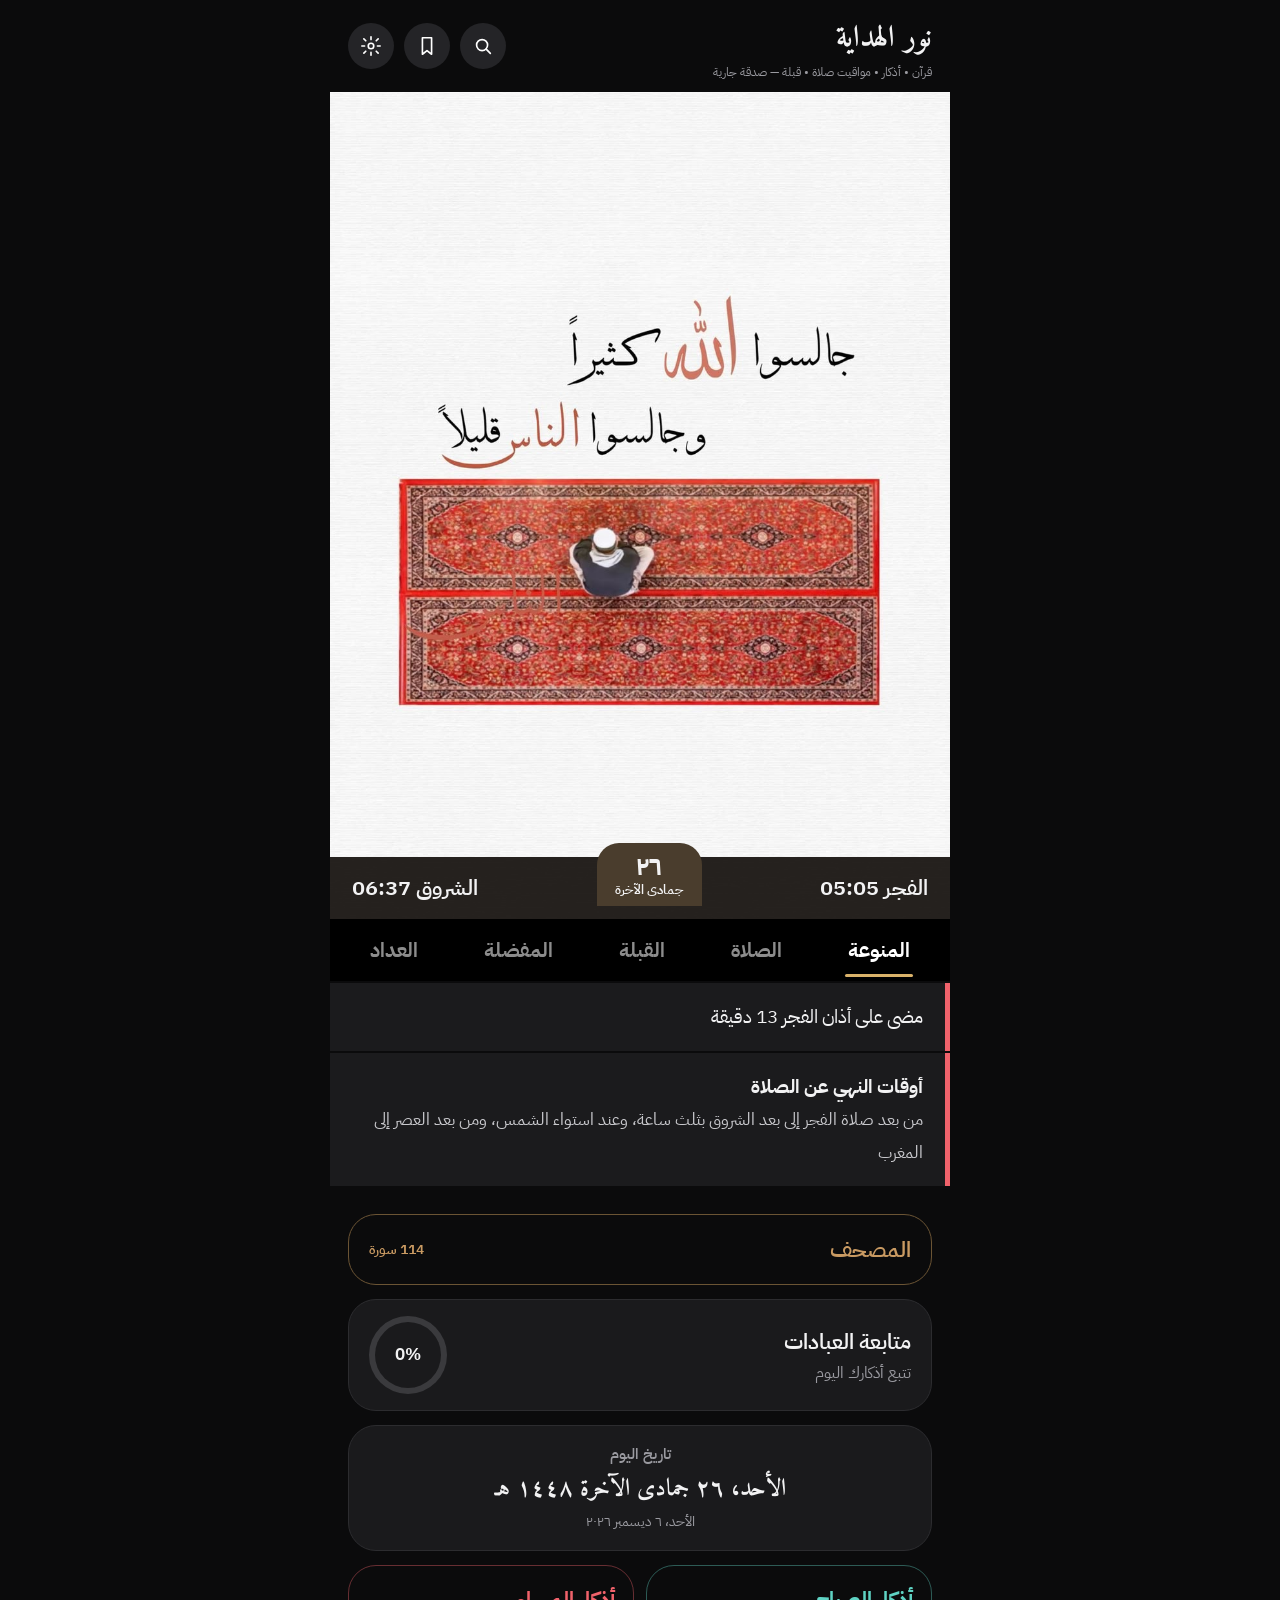
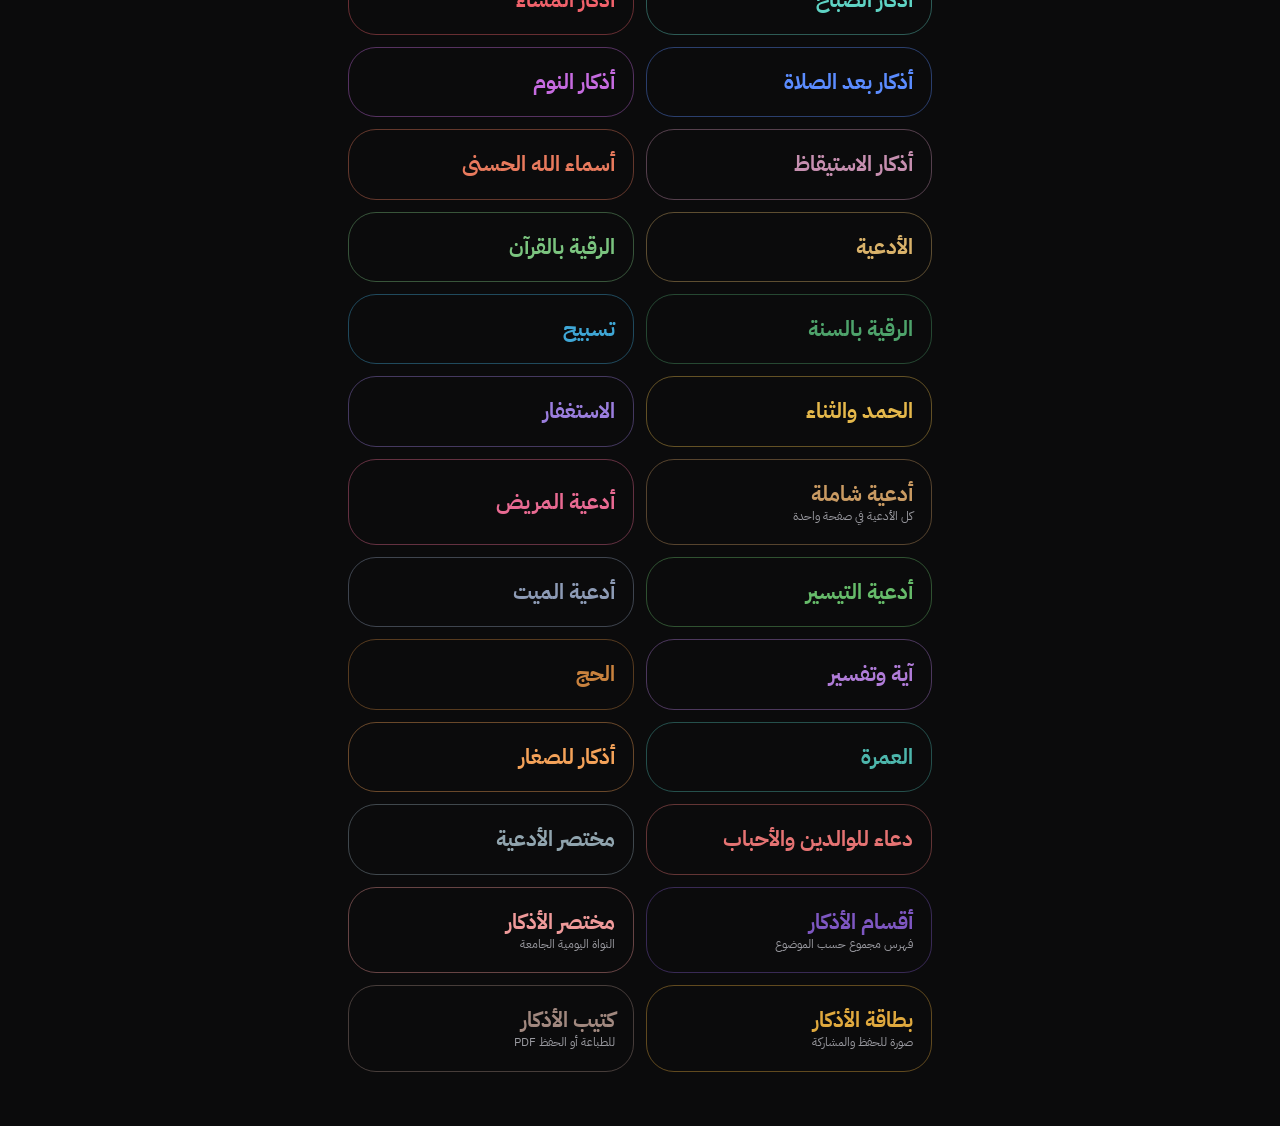
==== commit 7ab1dc98: "Add files via upload" ====
--- a/1-index.html
+++ b/1-index.html
@@ -78,8 +78,34 @@
 #pb select{min-height:38px;padding:6px 10px;font-size:15px;flex:1;min-width:0}
 #pb input[type=range]{flex:1;accent-color:#D9B26A}
 body.pp .view{padding-bottom:230px}
+.al2{display:block;margin:0 0 14px}
+.hz{display:flex;overflow-x:auto;scroll-snap-type:x mandatory;scrollbar-width:none;min-height:280px}
+.hz::-webkit-scrollbar{display:none}
+.hp{min-width:100%;scroll-snap-align:center;display:flex;align-items:center;justify-content:center;text-align:center;padding:0 8px}
+.rd.hzm{padding:14px 8px}
+.seg.on{background:var(--gold);color:#201a10}
+.tj-ham,.tj-slnt,.tj-lsham{color:#AAAAAA}.tj-mad2{color:#537FFF}.tj-madf{color:#4050FF}.tj-madw{color:#000EBC}.tj-mad6{color:#2144C1}.tj-qal{color:#DD0008}.tj-ikhf{color:#9400A8}.tj-ikhfs{color:#D500B7}.tj-iql{color:#26BFFD}.tj-ghu{color:#FF7E1E}.tj-idg{color:#169777}.tj-idgw{color:#169200}.tj-idgs{color:#58B800}
+.hero.rug{margin-top:0;padding-top:0;height:auto;min-height:0;background:#f6f3ee}
+.hero.rug::after{display:none}
+.hero.rug .ayah{display:none}
+#rugimg{display:none}
+.hero.rug #rugimg{display:block;width:100%}
+.hero.rug .pt{background:rgba(20,16,12,.92)}
 button:focus-visible,select:focus-visible,input:focus-visible{outline:2px solid var(--gold);outline-offset:2px}
 @media (prefers-reduced-motion:reduce){*,*::before,*::after{animation:none!important;transition:none!important}}
+.bk{background:#FBF7EF;color:#241f18;border-radius:14px;margin:14px 18px;padding:26px 22px;font-family:Amiri,serif}
+.bk h1{font-size:34px;margin:0 0 4px;color:#7A5C22}
+.bk h2{font-size:26px;color:#7A5C22;border-bottom:2px solid #C9A85C;padding-bottom:6px;margin:26px 0 10px}
+.bk .bi{margin:0 0 4px;font-size:19px;line-height:2}
+.bk .bm{font-family:"IBM Plex Sans Arabic",sans-serif;font-size:12px;color:#8a7f6a;margin:0 0 14px}
+@media print{
+body>*{display:none!important}
+#azbook{display:block!important}
+#azbook .np{display:none!important}
+.bk{margin:0;border-radius:0}
+.bk h2{page-break-before:always}
+.bk h2:first-of-type{page-break-before:avoid}
+}
 </style>
 </head>
 <body>
@@ -92,7 +118,7 @@
 <button class="ib" data-tab="fav" aria-label="المفضلة"><svg viewBox="0 0 24 24"><path d="M7 3h10v18l-5-4-5 4z"/></svg></button>
 <button class="ib" id="gear" aria-label="الإعدادات"><svg viewBox="0 0 24 24"><circle cx="12" cy="12" r="3"/><path d="M12 2v3M12 19v3M4.2 4.2l2.1 2.1M17.7 17.7l2.1 2.1M2 12h3M19 12h3M4.2 19.8l2.1-2.1M17.7 6.3l2.1-2.1"/></svg></button>
 </div></div>
-<div class="hero"><div class="ayah" id="ay"></div>
+<div class="hero" id="hero"><div class="ayah" id="ay"></div><img id="rugimg" src="rug.jpg" alt="جالسوا الله كثيرًا وجالسوا الناس قليلًا">
 <div class="pt"><span id="hf"></span><span class="hj" id="hj"></span><span id="hs"></span></div></div>
 <div class="tabs" role="tablist" id="tabs">
 <button role="tab" data-tab="misc" aria-selected="true">المنوعة</button><button role="tab" data-tab="pray" aria-selected="false">الصلاة</button><button role="tab" data-tab="qibla" aria-selected="false">القبلة</button><button role="tab" data-tab="fav" aria-selected="false">المفضلة</button><button role="tab" data-tab="count" aria-selected="false">العداد</button>
@@ -103,6 +129,7 @@
 <div class="pane" id="p-misc">
 <button class="card gold" data-go="mushaf"><span style="font-size:22px">المصحف</span><span id="mcount" style="font-size:14px"></span></button>
 <div class="card"><div><div style="font-size:22px">متابعة العبادات</div><div style="color:var(--mut);font-weight:400;font-size:16px">تتبع أذكارك اليوم</div></div><div class="ring" id="ring"><span id="rt">0%</span></div></div>
+<div class="card" style="display:block;text-align:center"><div style="color:var(--mut);font-size:15px">تاريخ اليوم</div><div id="dhij" style="font:700 24px Amiri,serif"></div><div id="dgre" style="color:var(--mut);font-size:14px;font-weight:400"></div></div>
 <div class="g2">
 <button class="pill" style="--c:#5FD3C4" data-go="adhkar" data-k="m">أذكار الصباح</button>
 <button class="pill" style="--c:#F0626B" data-go="adhkar" data-k="e">أذكار المساء</button>
@@ -111,7 +138,25 @@
 <button class="pill" style="--c:#C68FB0" data-go="adhkar" data-k="w">أذكار الاستيقاظ</button>
 <button class="pill" style="--c:#E87A5D" data-go="names">أسماء الله الحسنى</button>
 <button class="pill" style="--c:#D9B26A" data-go="duas">الأدعية</button>
-<button class="pill" style="--c:#A9C23F" disabled>المزيد<small>قريبًا</small></button>
+<button class="pill" style="--c:#7BC47F" data-go="adhkar" data-k="rq">الرقية بالقرآن</button>
+<button class="pill" style="--c:#4EA36B" data-go="adhkar" data-k="rs">الرقية بالسنة</button>
+<button class="pill" style="--c:#3FA7D6" data-tab="count" data-pre="سبحان الله">تسبيح</button>
+<button class="pill" style="--c:#E5B84B" data-tab="count" data-pre="الحمد لله">الحمد والثناء</button>
+<button class="pill" style="--c:#9B7EDE" data-tab="count" data-pre="أستغفر الله">الاستغفار</button>
+<button class="pill" style="--c:#C99A62" data-go="duas" data-k="__all">أدعية شاملة<small>كل الأدعية في صفحة واحدة</small></button>
+<button class="pill" style="--c:#E86A92" data-go="duas" data-k="المريض">أدعية المريض</button>
+<button class="pill" style="--c:#66BB6A" data-go="duas" data-k="التيسير">أدعية التيسير</button>
+<button class="pill" style="--c:#8D9BB5" data-go="duas" data-k="الميت">أدعية الميت</button>
+<button class="pill" style="--c:#B07CD8" data-go="tafsir">آية وتفسير</button>
+<button class="pill" style="--c:#C9823E" data-go="steps" data-k="h">الحج</button>
+<button class="pill" style="--c:#4DB6AC" data-go="steps" data-k="u">العمرة</button>
+<button class="pill" style="--c:#F4A259" data-go="adhkar" data-k="k">أذكار للصغار</button>
+<button class="pill" style="--c:#E57373" data-go="duas" data-k="للوالدين والأحباب">دعاء للوالدين والأحباب</button>
+<button class="pill" style="--c:#90A4AE" data-go="duas" data-k="مختصر الأدعية">مختصر الأدعية</button>
+<button class="pill" style="--c:#7E57C2" data-go="azsec">أقسام الأذكار<small>فهرس مجموع حسب الموضوع</small></button>
+<button class="pill" style="--c:#EF9A9A" data-go="adhkar" data-k="mx">مختصر الأذكار<small>النواة اليومية الجامعة</small></button>
+<button class="pill" style="--c:#E0A93E" data-go="azcard">بطاقة الأذكار<small>صورة للحفظ والمشاركة</small></button>
+<button class="pill" style="--c:#A1887F" data-go="azbook">كتيب الأذكار<small>للطباعة أو الحفظ PDF</small></button>
 </div></div>
 
 <div class="pane" id="p-pray" hidden>
@@ -145,7 +190,50 @@
 
 <div class="view" id="adhkar" hidden>
 <div class="bar"><span class="ttl"><button class="ib" data-go="home" aria-label="رجوع"><svg viewBox="0 0 24 24"><path d="M9 5l7 7-7 7"/></svg></button><span id="an"></span></span></div>
-<div style="padding:0 18px" id="al"></div><p class="note" style="margin:10px 24px">مجموعة مختارة من الصحيح الثابت. المكتبة الكاملة تُضاف بعد مراجعة تخريجها.</p></div>
+<div style="padding:0 18px" id="al"></div><p class="note" style="margin:10px 24px" id="adnote">مجموعة مختارة من الصحيح الثابت. المكتبة الكاملة تُضاف بعد مراجعة تخريجها.</p></div>
+
+<div class="view" id="azsec" hidden>
+<div class="bar"><span class="ttl"><button class="ib" data-go="home" aria-label="رجوع"><svg viewBox="0 0 24 24"><path d="M9 5l7 7-7 7"/></svg></button>أقسام الأذكار</span></div>
+<div style="padding:0 18px">
+<div class="zs" style="color:var(--gold);font-weight:700;margin:8px 0">أذكار اليوم والليلة</div>
+<div class="g2">
+<button class="pill" style="--c:#5FD3C4" data-go="adhkar" data-k="m">أذكار الصباح<small data-cnt="m"></small></button>
+<button class="pill" style="--c:#F0626B" data-go="adhkar" data-k="e">أذكار المساء<small data-cnt="e"></small></button>
+<button class="pill" style="--c:#5B8CFF" data-go="adhkar" data-k="p">أذكار بعد الصلاة<small data-cnt="p"></small></button>
+<button class="pill" style="--c:#C66BE0" data-go="adhkar" data-k="s">أذكار النوم<small data-cnt="s"></small></button>
+<button class="pill" style="--c:#C68FB0" data-go="adhkar" data-k="w">أذكار الاستيقاظ<small data-cnt="w"></small></button>
+<button class="pill" style="--c:#EF9A9A" data-go="adhkar" data-k="mx">مختصر الأذكار<small data-cnt="mx"></small></button>
+</div>
+<div class="zs" style="color:var(--gold);font-weight:700;margin:18px 0 8px">الرقية الشرعية</div>
+<div class="g2">
+<button class="pill" style="--c:#7BC47F" data-go="adhkar" data-k="rq">الرقية بالقرآن<small data-cnt="rq"></small></button>
+<button class="pill" style="--c:#4EA36B" data-go="adhkar" data-k="rs">الرقية بالسنة<small data-cnt="rs"></small></button>
+</div>
+<div class="zs" style="color:var(--gold);font-weight:700;margin:18px 0 8px">للعائلة</div>
+<div class="g2">
+<button class="pill" style="--c:#F4A259" data-go="adhkar" data-k="k">أذكار للصغار<small data-cnt="k"></small></button>
+<button class="pill" style="--c:#E57373" data-go="duas" data-k="للوالدين والأحباب">دعاء للوالدين والأحباب<small data-dcnt="1"></small></button>
+</div>
+<p class="note">كل قسم مأخوذ من الثابت في القرآن والسنة الصحيحة مع مصدره.</p>
+</div></div>
+
+<div class="view" id="azcard" hidden>
+<div class="bar"><span class="ttl"><button class="ib" data-go="home" aria-label="رجوع"><svg viewBox="0 0 24 24"><path d="M9 5l7 7-7 7"/></svg></button>بطاقة الأذكار</span></div>
+<div style="padding:0 18px">
+<select id="ck" class="s" style="width:100%" aria-label="القسم"></select>
+<canvas id="cvs" width="1080" height="1400" style="width:100%;border-radius:14px;background:#17171A;display:block"></canvas>
+<div class="ctl" style="justify-content:center;margin-top:12px"><button class="b p" id="cdl">تنزيل البطاقة PNG</button><button class="b" id="csh">مشاركة</button></div>
+<p class="note" id="cnote">البطاقة تُرسم على جهازك من نصوص التطبيق نفسها بلا خوادم. اختر القسم ثم نزّلها أو شاركها.</p>
+</div></div>
+
+<div class="view" id="azbook" hidden>
+<div class="bar np"><span class="ttl"><button class="ib" data-go="home" aria-label="رجوع"><svg viewBox="0 0 24 24"><path d="M9 5l7 7-7 7"/></svg></button>كتيب الأذكار</span></div>
+<div style="padding:0 18px" class="np">
+<button class="b p" id="bpr" style="width:100%">طباعة الكتيب / حفظه PDF</button>
+<p class="note">يفتح الكتيب بتنسيق ورقي جاهز للطباعة؛ اختر «حفظ بتنسيق PDF» من نافذة الطباعة لتنزيله ملفًا.</p>
+</div>
+<div id="bkc" class="bk"></div>
+</div>
 
 <div id="pb" hidden>
 <div style="display:flex;justify-content:space-between;align-items:center"><b id="ptl"></b><button class="ib" id="px" aria-label="إغلاق" style="width:36px;height:36px"><svg viewBox="0 0 24 24"><path d="M6 6l12 12M18 6L6 18"/></svg></button></div>
@@ -162,10 +250,30 @@
 <div class="bar"><span class="ttl"><button class="ib" data-go="home" aria-label="رجوع"><svg viewBox="0 0 24 24"><path d="M9 5l7 7-7 7"/></svg></button>الأدعية</span></div>
 <div style="padding:0 18px"><select id="dc" aria-label="القسم" style="width:100%"></select><div id="dl"></div><p class="note">مجموعة مختارة من القرآن ومن الصحيح الثابت في السنة، مع المصدر.</p></div></div>
 
+<div class="view" id="tafsir" hidden>
+<div class="bar"><span class="ttl"><button class="ib" data-go="home" aria-label="رجوع"><svg viewBox="0 0 24 24"><path d="M9 5l7 7-7 7"/></svg></button>آية وتفسير</span></div>
+<div style="padding:0 18px">
+<div class="zc"><div class="zt" id="tq"></div><div class="zs" id="tqr"></div></div>
+<div class="zc"><div style="font:400 18px/2 \'IBM Plex Sans Arabic\',sans-serif" id="tt2"></div><div class="zs">التفسير الميسّر — مجمع الملك فهد لطباعة المصحف الشريف</div></div>
+<button class="cnt" id="tnext">آية أخرى</button>
+<p class="note">النص بالرسم العثماني والتفسير من التفسير الميسّر. يحتاج هذا القسم اتصالًا بالإنترنت.</p>
+</div></div>
+
+<div class="view" id="steps" hidden>
+<div class="bar"><span class="ttl"><button class="ib" data-go="home" aria-label="رجوع"><svg viewBox="0 0 24 24"><path d="M9 5l7 7-7 7"/></svg></button><span id="stn"></span></span></div>
+<div style="padding:0 18px" id="stl"></div>
+<p class="note" style="margin:10px 24px" id="stnote"></p></div>
+
 <div class="sheet" id="sheet" hidden><div class="sh">
 <h3>إعدادات المصحف<button class="ib" id="sx" aria-label="إغلاق"><svg viewBox="0 0 24 24"><path d="M6 6l12 12M18 6L6 18"/></svg></button></h3>
 <div style="margin-bottom:6px">ألوان القراءة</div><div class="g2" id="themes"></div>
-<div style="margin:18px 0 4px">حجم الخط</div><input type="range" id="fsz" min="22" max="50" style="width:100%;accent-color:#D9B26A"></div></div>
+<div style="margin:18px 0 4px">حجم الخط</div><input type="range" id="fsz" min="22" max="50" style="width:100%;accent-color:#D9B26A">
+<div style="margin:18px 0 4px">عرض الآيات</div><div class="ctl" id="qmrow"><button class="b seg" data-qm="0">متصل</button><button class="b seg" data-qm="1">كل آية في سطر</button></div>
+<div style="margin:18px 0 4px">اتجاه التصفح</div><div class="ctl" id="qdrow"><button class="b seg" data-qd="v">عمودي</button><button class="b seg" data-qd="h">أفقي (صفحة لكل آية)</button></div>
+<div style="margin:18px 0 4px">ألوان التجويد</div><div class="ctl" id="tjrow"><button class="b seg" data-tj="0">إيقاف</button><button class="b seg" data-tj="1">تشغيل</button></div>
+<p class="note" id="tjleg" hidden>دليل الألوان: <span style="color:#888">رمادي: لا يُنطق (همزة وصل/لام شمسية/ساكن)</span> • <span style="color:#537FFF">أزرق فاتح: مد طبيعي</span> • <span style="color:#4050FF">أزرق: مد فرعي (متصل ومنفصل ولازم)</span> • <span style="color:#DD0008">أحمر: قلقلة</span> • <span style="color:#FF7E1E">برتقالي: غنة</span> • <span style="color:#9400A8">بنفسجي: إخفاء</span> • <span style="color:#26BFFD">سماوي: إقلاب</span> • <span style="color:#169200">أخضر: إدغام</span>. التلوين على النص العثماني نفسه، ويحتاج اتصالًا بالإنترنت عند أول تحميل لكل سورة.</p>
+<p class="note">المصحف المطبوع بصفحاته (مصحف المدينة) وقراءة ورش عن نافع غير مضافين في هذه النسخة. توجد مصادر موثوقة لهما (مجمع الملك فهد لطباعة المصحف الشريف، ومكتبة QUL لنص ورش)، لكن إدماجهما يحتاج مراجعة الخط والترخيص أولًا.</p>
+</div></div>
 
 <script>
 const $=s=>document.querySelector(s),$$=s=>[...document.querySelectorAll(s)],rad=Math.PI/180;
@@ -177,15 +285,55 @@
 function go(v,k){
   $$(".view").forEach(x=>x.hidden=x.id!==v);cur=v;scrollTo(0,0);
   if(v==="adhkar")openAdhkar(k);
+  if(v==="duas"){if(k)$("#dc").value=k;duas()}
+  if(v==="tafsir")loadTaf();
+  if(v==="steps")drawSteps(k||"h");
+  if(v==="azsec")azsecFill();
+  if(v==="azbook")buildBook();
+  if(v==="azcard")initCard();
 }
 document.addEventListener("click",e=>{
   const g=e.target.closest("[data-go]");if(g){go(g.dataset.go,g.dataset.k);return}
-  const t=e.target.closest("[data-tab]");if(t){tab(t.dataset.tab)}
+  const t=e.target.closest("[data-tab]");if(t){tab(t.dataset.tab);if(t.dataset.pre)$("#tt").value=t.dataset.pre}
 });
 function tab(n){
   go("home");$$("#tabs button").forEach(b=>b.setAttribute("aria-selected",b.dataset.tab===n));
   $$(".pane").forEach(p=>p.hidden=p.id!=="p-"+n);if(n==="fav")favs();
 }
+
+/* أقسام وبطاقة وكتيب الأذكار */
+function azsecFill(){$$("#azsec [data-cnt]").forEach(el=>{const n=AD[el.dataset.cnt][1].length;el.textContent=n+" أذكار"});$$("#azsec [data-dcnt]").forEach(el=>{el.textContent=(DU["للوالدين والأحباب"]||[]).length+" أدعية"})}
+function buildBook(){if(buildBook.d)return;buildBook.d=1;let h='<h1>كتيب الأذكار</h1><div class="bm" style="margin-bottom:18px">نور الهداية — أذكار من القرآن والسنة الصحيحة مع مصادرها</div>';
+["m","e","p","s","w","rq","rs","k"].forEach(k=>{h+=`<h2>${AD[k][0]}</h2>`+(ADN[k]?`<div class="bm" style="margin:0 0 12px">${ADN[k]}</div>`:"");
+AD[k][1].forEach(z=>{h+=`<p class="bi">${z[0]}</p><div class="bm">التكرار: ${z[1]}${z[1]>1?" مرات":" مرة"} — ${z[2]}</div>`})});
+$("#bkc").innerHTML=h}
+$("#bpr").onclick=()=>window.print();
+function wrapCv(x,t,mw){const ws=t.split(/\s+/),L=[];let c="";for(const w of ws){const v=c?c+" "+w:w;if(x.measureText(v).width>mw&&c){L.push(c);c=w}else c=v}if(c)L.push(c);return L}
+async function drawCard(){await document.fonts.ready;const d=AD[$("#ck").value]||AD.mx,c=$("#cvs"),x=c.getContext("2d"),W=1080,H=1400;
+x.fillStyle="#17171A";x.fillRect(0,0,W,H);
+x.strokeStyle="#D9B26A";x.lineWidth=6;x.strokeRect(24,24,W-48,H-48);
+x.strokeStyle="rgba(217,178,106,.35)";x.lineWidth=2;x.strokeRect(40,40,W-80,H-80);
+x.direction="rtl";x.textAlign="center";
+x.fillStyle="#D9B26A";x.font="700 60px Amiri,serif";x.fillText("نور الهداية",W/2,130);
+x.font="400 34px 'IBM Plex Sans Arabic',sans-serif";x.fillStyle="#E9E4DA";x.fillText(d[0],W/2,195);
+x.strokeStyle="rgba(217,178,106,.6)";x.lineWidth=2;x.beginPath();x.moveTo(180,225);x.lineTo(W-180,225);x.stroke();
+const max=6;let y=290;x.textAlign="right";
+for(const z of d[1].slice(0,max)){
+x.font="400 36px Amiri,serif";x.fillStyle="#F4F1E8";
+for(const ln of wrapCv(x,z[0],W-200)){if(y>H-170)break;x.fillText(ln,W-100,y);y+=58}
+if(z[1]>1&&y<H-170){x.font="600 26px 'IBM Plex Sans Arabic',sans-serif";x.fillStyle="#D9B26A";x.fillText("× "+z[1],W-100,y+6);y+=10}
+y+=40;
+x.strokeStyle="rgba(255,255,255,.08)";x.lineWidth=1;x.beginPath();x.moveTo(140,y-20);x.lineTo(W-140,y-20);x.stroke();
+if(y>H-170)break}
+x.textAlign="center";x.font="400 26px 'IBM Plex Sans Arabic',sans-serif";
+if(d[1].length>max){x.fillStyle="#9a958c";x.fillText("وبقية الأذكار في قسم «"+d[0]+"» داخل التطبيق",W/2,H-108)}
+x.fillStyle="#8b8578";x.fillText("صدقة جارية — انشرها تؤجر",W/2,H-62)}
+function initCard(){if(!$("#ck").options.length){Object.keys(AD).forEach(k=>$("#ck").add(new Option(AD[k][0],k)));$("#ck").value="mx"}drawCard()}
+$("#ck").onchange=drawCard;
+$("#cdl").onclick=()=>$("#cvs").toBlob(b=>{const a=document.createElement("a");a.href=URL.createObjectURL(b);a.download="azkar-card.png";a.click();setTimeout(()=>URL.revokeObjectURL(a.href),4000)},"image/png");
+$("#csh").onclick=()=>$("#cvs").toBlob(async b=>{const f=new File([b],"azkar-card.png",{type:"image/png"});
+if(navigator.canShare&&navigator.canShare({files:[f]})){try{await navigator.share({files:[f],title:"بطاقة الأذكار"})}catch(e){}}
+else{$("#cdl").click();$("#cnote").textContent="المشاركة المباشرة غير مدعومة في هذا المتصفح، فنزّلنا البطاقة بدلًا منها."}},"image/png");
 
 /* المواقيت */
 const CITIES={"القاهرة":[30.0444,31.2357,"Africa/Cairo"],"الجيزة":[30.0131,31.2089,"Africa/Cairo"],"الإسكندرية":[31.2001,29.9187,"Africa/Cairo"],"أسوان":[24.0889,32.8998,"Africa/Cairo"],"مكة المكرمة":[21.3891,39.8579,"Asia/Riyadh"],"المدينة المنورة":[24.4672,39.6111,"Asia/Riyadh"],"الرياض":[24.7136,46.6753,"Asia/Riyadh"],"دبي":[25.2048,55.2708,"Asia/Dubai"]};
@@ -215,7 +363,10 @@
   $("#hj").innerHTML=`<b>${hd({day:"numeric"})}</b>${hd({month:"long"})}`;
   const past=["fajr","dhuhr","asr","maghrib","isha"].filter(k=>T[k]<=now).pop();
   $("#al1").innerHTML=past?`مضى على أذان ${NM[past]} ${Math.floor((now-T[past])/6e4)} دقيقة`:`باقي على أذان الفجر ${Math.ceil((T.fajr-now)/6e4)} دقيقة`;
-  $("#ay").textContent=AY[new Date().getDate()%AY.length];tick();prog();
+  $("#ay").textContent=AY[new Date().getDate()%AY.length];
+  $("#dhij").textContent=new Intl.DateTimeFormat("ar-SA-u-ca-islamic-umalqura",{timeZone:loc.tz,weekday:"long",day:"numeric",month:"long",year:"numeric"}).format(now);
+  $("#dgre").textContent=new Intl.DateTimeFormat("ar-EG-u-ca-gregory",{timeZone:loc.tz,weekday:"long",day:"numeric",month:"long",year:"numeric"}).format(now);
+  tick();prog();
 }
 function tick(){const s=Math.max(0,Math.floor((nt-Date.now())/1e3)),p=n=>String(n).padStart(2,"0");$("#nc").textContent=`${p(s/3600|0)}:${p(s%3600/60|0)}:${p(s%60)}`;if(!s)setTimeout(render,1200)}
 setInterval(tick,1e3);
@@ -246,10 +397,15 @@
 $("#sq").oninput=e=>list(e.target.value);list();
 let sura=1;
 $("#sg").onclick=e=>{const b=e.target.closest("[data-s]");if(b)read(+b.dataset.s)};
-function read(n){sura=n;store.set("last",n);$("#rn").textContent="سورة "+SN[n-1];loadSura(n);
-  $("#rb").textContent=TX[n]||"";$("#rnote").textContent=TX[n]?"":"";
+let rbHtml="";
+function paintRb(){let h=rbHtml;
+  if(qm===1||qd==="h"){const parts=h.split(/(?<=﴾) /);
+    h=qd==="h"?'<div class="hz">'+parts.map(p=>'<div class="hp">'+p+'</div>').join("")+'</div>':parts.map(p=>'<div class="al2">'+p+'</div>').join("")}
+  const rb=$("#rb");rb.innerHTML=h;rb.classList.toggle("hzm",qd==="h");rb.style.fontSize=fz+"px"}
+function read(n){sura=n;store.set("last",n);$("#rn").textContent="سورة "+SN[n-1];
+  rbHtml=TX[n]||"";paintRb();$("#rnote").textContent=TX[n]?"":"";
   if(!TX[n]){$("#rb").innerHTML='<span style="font:600 18px/1.9 \'IBM Plex Sans Arabic\',sans-serif">جارٍ تحميل النص...</span>'}
-  bmk();go("reader")}
+  loadSura(n);bmk();go("reader")}
 const dig=n=>String(n).replace(/\d/g,d=>"٠١٢٣٤٥٦٧٨٩"[d]);
 async function load(n){
   const c=store.get("q"+n,null);if(c)return c;
@@ -257,7 +413,39 @@
   const a=(await r.json()).data.ayahs;if(a.length!==AC[n-1])throw 0;
   const t=a.map((x,i)=>{let s=x.text;if(i===0&&n!==1&&n!==9){const w=s.split(" ");if(w[0].startsWith("بِسْمِ"))s=w.slice(4).join(" ")}return s+" ﴿"+dig(x.numberInSurah)+"﴾"}).join(" ");
   const h=(n!==1&&n!==9?'<div style="font-size:.8em;margin-bottom:8px">بِسْمِ ٱللَّهِ ٱلرَّحْمَٰنِ ٱلرَّحِيمِ</div>':"")+t;store.set("q"+n,h);return h}
-async function loadSura(n){try{const h=await load(n);if(sura===n)$("#rb").innerHTML=h}catch(e){if(sura===n&&!TX[n])$("#rb").innerHTML='<span style="font:600 18px/1.9 \'IBM Plex Sans Arabic\',sans-serif">تعذر تحميل نص السورة. تأكد من اتصالك بالإنترنت ثم أعد فتح السورة.</span>'}}
+const TJ={h:"ham",s:"slnt",l:"lsham",m:"mad6",p:"mad2",n:"mad2",q:"qal",f:"ikhf",c:"ikhfs",i:"iql",g:"ghu",a:"idg",u:"idgw",w:"idgs"};
+const HAMZA="أإءٲؤئٳ";
+function tjParse(t){let o="",i=0;const st=[];
+  while(i<t.length){
+    if(t[i]==="["&&i+1<t.length&&/[a-z]/.test(t[i+1])){
+      let j=i+1;const code=t[j++];
+      if(t[j]===":"){while(j<t.length&&t[j]!=="[")j++}
+      if(t[j]==="["){
+        if(code==="o"){
+          let k=t.indexOf("]",j+1);if(k<0)k=t.length-1;
+          const inner=t.slice(j+1,k);
+          let r=k+1;if(t[r]==="ٓ")r++;
+          const sm=t.slice(r).match(/^(?:\[[sh](?::\d+)?\[[^\]]*\])*/);r+=sm?sm[0].length:0;
+          let cls="madf";
+          if(t[r]===" "&&HAMZA.includes(t[r+1]||""))cls="madf";
+          else if(HAMZA.includes(t[r]||""))cls="madw";
+          o+='<span class="tj-'+cls+'">'+inner+"</span>";i=k+1;continue}
+        st.push(code);o+='<span class="tj-'+(TJ[code]||"")+'">';i=j+1;continue}}
+    if(t[i]==="]"){st.pop();o+="</span>";i++;continue}
+    o+=t[i];i++}
+  while(st.length){st.pop();o+="</span>"}
+  return o}
+async function tload(n){
+  const c=store.get("t"+n,null);if(c)return c;
+  const r=await fetch("https://api.alquran.cloud/v1/surah/"+n+"/quran-tajweed");if(!r.ok)throw 0;
+  const a=(await r.json()).data.ayahs;if(a.length!==AC[n-1])throw 0;
+  const t=a.map((x,i)=>{let s=x.text;if(i===0&&n!==1&&n!==9){const w=s.split(" ");if(w[0].startsWith("بِسْمِ"))s=w.slice(4).join(" ")}return tjParse(s)+" ﴿"+dig(x.numberInSurah)+"﴾"}).join(" ");
+  const h=(n!==1&&n!==9?'<div style="font-size:.8em;margin-bottom:8px">بِسْمِ ٱللَّهِ ٱلرَّحْمَٰنِ ٱلرَّحِيمِ</div>':"")+t;store.set("t"+n,h);return h}
+async function loadSura(n){
+  try{const h=await(qtj?tload(n):load(n));if(sura===n){rbHtml=h;paintRb()}}
+  catch(e){if(qtj){try{const h=await load(n);if(sura===n){rbHtml=h;paintRb();$("#rnote").textContent="تعذر تحميل ألوان التجويد، فعُرض النص بدونها. تأكد من اتصالك بالإنترنت."}}catch(x){failR(n)}}
+    else failR(n)}}
+function failR(n){if(sura===n&&!TX[n])$("#rb").innerHTML='<span style="font:600 18px/1.9 \'IBM Plex Sans Arabic\',sans-serif">تعذر تحميل نص السورة. تأكد من اتصالك بالإنترنت ثم أعد فتح السورة.</span>'}
 function bmk(){const s=store.get("bm",[]).includes(sura);$("#bm").style.background=s?"#D9B26A":"#242427";$("#bm svg").style.stroke=s?"#201a10":"#fff"}
 $("#bm").onclick=()=>{let b=store.get("bm",[]);b=b.includes(sura)?b.filter(x=>x!==sura):[...b,sura];store.set("bm",b);bmk()};
 function favs(){const b=store.get("bm",[]);$("#favl").innerHTML=b.map(n=>`<button class="sl" data-s="${n}"><i>${n}</i><b>سورة ${SN[n-1]}</b><span>آياتها: ${AC[n-1]}</span></button>`).join("");$("#favn").textContent=b.length?"":"لا توجد سور محفوظة. افتح سورة واضغط على علامة الحفظ."}
@@ -270,19 +458,36 @@
   $("#themes").innerHTML=TH.map((t,i)=>i?`<button class="th${i===th?" on":""}" style="--rb:${t[1]};--rt:${t[2]}" data-t="${i}">الرَّحْمَٰنُ</button>`:`<button class="th au${i===th?" on":""}" data-t="0">تلقائي</button>`).join("");$("#fsz").value=fz}
 $("#themes").onclick=e=>{const b=e.target.closest("[data-t]");if(b){th=+b.dataset.t;store.set("th",th);applyTh()}};
 $("#fsz").oninput=e=>{fz=+e.target.value;store.set("fz",fz);$("#rb").style.fontSize=fz+"px"};
+let qm=store.get("qm",0),qd=store.get("qd","v"),qtj=store.get("qtj",0);
+function paintSeg(){
+  $$("#qmrow .seg").forEach(b=>b.classList.toggle("on",+b.dataset.qm===qm));
+  $$("#qdrow .seg").forEach(b=>b.classList.toggle("on",b.dataset.qd===qd));
+  $$("#tjrow .seg").forEach(b=>b.classList.toggle("on",+b.dataset.tj===qtj));
+  $("#tjleg").hidden=!qtj}
+$("#qmrow").onclick=e=>{const b=e.target.closest("[data-qm]");if(b){qm=+b.dataset.qm;store.set("qm",qm);paintSeg();paintRb()}};
+$("#qdrow").onclick=e=>{const b=e.target.closest("[data-qd]");if(b){qd=b.dataset.qd;store.set("qd",qd);paintSeg();paintRb()}};
+$("#tjrow").onclick=e=>{const b=e.target.closest("[data-tj]");if(b){qtj=+b.dataset.tj;store.set("qtj",qtj);paintSeg();loadSura(sura)}};
 const sh=v=>$("#sheet").hidden=!v;$("#gear").onclick=$("#gear2").onclick=()=>sh(1);$("#sx").onclick=()=>sh(0);$("#sheet").onclick=e=>{if(e.target.id==="sheet")sh(0)};
 
 /* الأذكار */
-const MZ=[["قُلْ هُوَ ٱللَّهُ أَحَدٌ، وقُلْ أَعُوذُ بِرَبِّ ٱلْفَلَقِ، وقُلْ أَعُوذُ بِرَبِّ ٱلنَّاسِ",3,"أبو داود والترمذي، حديث حسن"],["بِسْمِ اللَّهِ الَّذِي لَا يَضُرُّ مَعَ اسْمِهِ شَيْءٌ فِي الْأَرْضِ وَلَا فِي السَّمَاءِ وَهُوَ السَّمِيعُ الْعَلِيمُ",3,"أبو داود والترمذي، حديث صحيح"],["سُبْحَانَ اللَّهِ وَبِحَمْدِهِ",100,"صحيح مسلم"],["لَا إِلَهَ إِلَّا اللَّهُ وَحْدَهُ لَا شَرِيكَ لَهُ، لَهُ الْمُلْكُ وَلَهُ الْحَمْدُ وَهُوَ عَلَى كُلِّ شَيْءٍ قَدِيرٌ",100,"البخاري ومسلم"],["أَسْتَغْفِرُ اللَّهَ وَأَتُوبُ إِلَيْهِ",100,"صحيح مسلم"]];
+const MZ=[["سورة الإخلاص والمعوذتان كاملات: الإخلاص: قُلْ هُوَ ٱللَّهُ أَحَدٌ * ٱللَّهُ ٱلصَّمَدُ * لَمْ يَلِدْ وَلَمْ يُولَدْ * وَلَمْ يَكُن لَّهُۥ كُفُوًا أَحَدٌۢ — الفلق: قُلْ أَعُوذُ بِرَبِّ ٱلْفَلَقِ * مِن شَرِّ مَا خَلَقَ * وَمِن شَرِّ غَاسِقٍ إِذَا وَقَبَ * وَمِن شَرِّ ٱلنَّفَّٰثَٰتِ فِى ٱلْعُقَدِ * وَمِن شَرِّ حَاسِدٍ إِذَا حَسَدَ — الناس: قُلْ أَعُوذُ بِرَبِّ ٱلنَّاسِ * مَلِكِ ٱلنَّاسِ * إِلَٰهِ ٱلنَّاسِ * مِن شَرِّ ٱلْوَسْوَاسِ ٱلْخَنَّاسِ * ٱلَّذِى يُوَسْوِسُ فِى صُدُورِ ٱلنَّاسِ * مِنَ ٱلْجِنَّةِ وَٱلنَّاسِ",3,"أبو داود والترمذي، حديث حسن"],["بِسْمِ اللَّهِ الَّذِي لَا يَضُرُّ مَعَ اسْمِهِ شَيْءٌ فِي الْأَرْضِ وَلَا فِي السَّمَاءِ وَهُوَ السَّمِيعُ الْعَلِيمُ",3,"أبو داود والترمذي، حديث صحيح"],["سُبْحَانَ اللَّهِ وَبِحَمْدِهِ",100,"صحيح مسلم"],["لَا إِلَهَ إِلَّا اللَّهُ وَحْدَهُ لَا شَرِيكَ لَهُ، لَهُ الْمُلْكُ وَلَهُ الْحَمْدُ وَهُوَ عَلَى كُلِّ شَيْءٍ قَدِيرٌ",100,"البخاري ومسلم"],["أَسْتَغْفِرُ اللَّهَ وَأَتُوبُ إِلَيْهِ",100,"صحيح مسلم"]];
 const AD={m:["أذكار الصباح",MZ],e:["أذكار المساء",MZ],
 w:["أذكار الاستيقاظ",[["الْحَمْدُ لِلَّهِ الَّذِي أَحْيَانَا بَعْدَ مَا أَمَاتَنَا وَإِلَيْهِ النُّشُورُ",1,"صحيح البخاري"]]],
 p:["أذكار بعد الصلاة",[["أَسْتَغْفِرُ اللَّهَ",3,"صحيح مسلم"],["اللَّهُمَّ أَنْتَ السَّلَامُ وَمِنْكَ السَّلَامُ، تَبَارَكْتَ يَا ذَا الْجَلَالِ وَالْإِكْرَامِ",1,"صحيح مسلم"],["سُبْحَانَ اللَّهِ",33,"صحيح مسلم"],["الْحَمْدُ لِلَّهِ",33,"صحيح مسلم"],["اللَّهُ أَكْبَرُ",33,"صحيح مسلم"]]],
-s:["أذكار النوم",[["ٱللَّهُ لَآ إِلَٰهَ إِلَّا هُوَ ٱلْحَىُّ ٱلْقَيُّومُ ۚ لَا تَأْخُذُهُۥ سِنَةٌ وَلَا نَوْمٌ ۚ لَّهُۥ مَا فِى ٱلسَّمَٰوَٰتِ وَمَا فِى ٱلْأَرْضِ ۗ مَن ذَا ٱلَّذِى يَشْفَعُ عِندَهُۥٓ إِلَّا بِإِذْنِهِۦ ۚ يَعْلَمُ مَا بَيْنَ أَيْدِيهِمْ وَمَا خَلْفَهُمْ ۖ وَلَا يُحِيطُونَ بِشَىْءٍ مِّنْ عِلْمِهِۦٓ إِلَّا بِمَا شَآءَ ۚ وَسِعَ كُرْسِيُّهُ ٱلسَّمَٰوَٰتِ وَٱلْأَرْضَ ۖ وَلَا يَـُٔودُهُۥ حِفْظُهُمَا ۚ وَهُوَ ٱلْعَلِىُّ ٱلْعَظِيمُ",1,"صحيح البخاري"],["قُلْ هُوَ ٱللَّهُ أَحَدٌ، وقُلْ أَعُوذُ بِرَبِّ ٱلْفَلَقِ، وقُلْ أَعُوذُ بِرَبِّ ٱلنَّاسِ",3,"صحيح البخاري"],["بِاسْمِكَ اللَّهُمَّ أَمُوتُ وَأَحْيَا",1,"صحيح البخاري"]]]};
+s:["أذكار النوم",[["ٱللَّهُ لَآ إِلَٰهَ إِلَّا هُوَ ٱلْحَىُّ ٱلْقَيُّومُ ۚ لَا تَأْخُذُهُۥ سِنَةٌ وَلَا نَوْمٌ ۚ لَّهُۥ مَا فِى ٱلسَّمَٰوَٰتِ وَمَا فِى ٱلْأَرْضِ ۗ مَن ذَا ٱلَّذِى يَشْفَعُ عِندَهُۥٓ إِلَّا بِإِذْنِهِۦ ۚ يَعْلَمُ مَا بَيْنَ أَيْدِيهِمْ وَمَا خَلْفَهُمْ ۖ وَلَا يُحِيطُونَ بِشَىْءٍ مِّنْ عِلْمِهِۦٓ إِلَّا بِمَا شَآءَ ۚ وَسِعَ كُرْسِيُّهُ ٱلسَّمَٰوَٰتِ وَٱلْأَرْضَ ۖ وَلَا يَـُٔودُهُۥ حِفْظُهُمَا ۚ وَهُوَ ٱلْعَلِىُّ ٱلْعَظِيمُ",1,"صحيح البخاري"],["سورة الإخلاص والمعوذتان كاملات: الإخلاص: قُلْ هُوَ ٱللَّهُ أَحَدٌ * ٱللَّهُ ٱلصَّمَدُ * لَمْ يَلِدْ وَلَمْ يُولَدْ * وَلَمْ يَكُن لَّهُۥ كُفُوًا أَحَدٌۢ — الفلق: قُلْ أَعُوذُ بِرَبِّ ٱلْفَلَقِ * مِن شَرِّ مَا خَلَقَ * وَمِن شَرِّ غَاسِقٍ إِذَا وَقَبَ * وَمِن شَرِّ ٱلنَّفَّٰثَٰتِ فِى ٱلْعُقَدِ * وَمِن شَرِّ حَاسِدٍ إِذَا حَسَدَ — الناس: قُلْ أَعُوذُ بِرَبِّ ٱلنَّاسِ * مَلِكِ ٱلنَّاسِ * إِلَٰهِ ٱلنَّاسِ * مِن شَرِّ ٱلْوَسْوَاسِ ٱلْخَنَّاسِ * ٱلَّذِى يُوَسْوِسُ فِى صُدُورِ ٱلنَّاسِ * مِنَ ٱلْجِنَّةِ وَٱلنَّاسِ",3,"صحيح البخاري"],["بِاسْمِكَ اللَّهُمَّ أَمُوتُ وَأَحْيَا",1,"صحيح البخاري"]]]};
+AD.rq=["الرقية بالقرآن",[["سورة الفاتحة كاملة: بِسْمِ اللَّهِ الرَّحْمَٰنِ الرَّحِيمِ * الْحَمْدُ لِلَّهِ رَبِّ الْعَالَمِينَ * الرَّحْمَٰنِ الرَّحِيمِ * مَالِكِ يَوْمِ الدِّينِ * إِيَّاكَ نَعْبُدُ وَإِيَّاكَ نَسْتَعِينُ * اهْدِنَا الصِّرَاطَ الْمُسْتَقِيمَ * صِرَاطَ الَّذِينَ أَنْعَمْتَ عَلَيْهِمْ غَيْرِ الْمَغْضُوبِ عَلَيْهِمْ وَلَا الضَّالِّينَ",1,"رقي بها الصحابي، فقال ﷺ: «وما يدريك أنها رقية؟» — البخاري ومسلم"],["آية الكرسي: اللَّهُ لَا إِلَٰهَ إِلَّا هُوَ الْحَيُّ الْقَيُّومُ، لَا تَأْخُذُهُ سِنَةٌ وَلَا نَوْمٌ، لَهُ مَا فِي السَّمَاوَاتِ وَمَا فِي الْأَرْضِ، مَنْ ذَا الَّذِي يَشْفَعُ عِنْدَهُ إِلَّا بِإِذْنِهِ، يَعْلَمُ مَا بَيْنَ أَيْدِيهِمْ وَمَا خَلْفَهُمْ، وَلَا يُحِيطُونَ بِشَيْءٍ مِنْ عِلْمِهِ إِلَّا بِمَا شَاءَ، وَسِعَ كُرْسِيُّهُ السَّمَاوَاتِ وَالْأَرْضَ، وَلَا يَئُودُهُ حِفْظُهُمَا، وَهُوَ الْعَلِيُّ الْعَظِيمُ",1,"البقرة ٢٥٥ — البخاري"],["آخر آيتين من سورة البقرة: آمَنَ الرَّسُولُ بِمَا أُنْزِلَ إِلَيْهِ مِنْ رَبِّهِ وَالْمُؤْمِنُونَ، كُلٌّ آمَنَ بِاللَّهِ وَمَلَائِكَتِهِ وَكُتُبِهِ وَرُسُلِهِ، لَا نُفَرِّقُ بَيْنَ أَحَدٍ مِنْ رُسُلِهِ، وَقَالُوا سَمِعْنَا وَأَطَعْنَا، غُفْرَانَكَ رَبَّنَا وَإِلَيْكَ الْمَصِيرُ * لَا يُكَلِّفُ اللَّهُ نَفْسًا إِلَّا وُسْعَهَا، لَهَا مَا كَسَبَتْ وَعَلَيْهَا مَا اكْتَسَبَتْ، رَبَّنَا لَا تُؤَاخِذْنَا إِنْ نَسِينَا أَوْ أَخْطَأْنَا، رَبَّنَا وَلَا تَحْمِلْ عَلَيْنَا إِصْرًا كَمَا حَمَلْتَهُ عَلَى الَّذِينَ مِنْ قَبْلِنَا، رَبَّنَا وَلَا تُحَمِّلْنَا مَا لَا طَاقَةَ لَنَا بِهِ، وَاعْفُ عَنَّا وَاغْفِرْ لَنَا وَارْحَمْنَا، أَنْتَ مَوْلَانَا فَانْصُرْنَا عَلَى الْقَوْمِ الْكَافِرِينَ",1,"«من قرأ بالآيتين من آخر سورة البقرة في ليلة كفتاه» — البخاري ومسلم"],["سورة الإخلاص والمعوذتان كاملات: الإخلاص: قُلْ هُوَ ٱللَّهُ أَحَدٌ * ٱللَّهُ ٱلصَّمَدُ * لَمْ يَلِدْ وَلَمْ يُولَدْ * وَلَمْ يَكُن لَّهُۥ كُفُوًا أَحَدٌۢ — الفلق: قُلْ أَعُوذُ بِرَبِّ ٱلْفَلَقِ * مِن شَرِّ مَا خَلَقَ * وَمِن شَرِّ غَاسِقٍ إِذَا وَقَبَ * وَمِن شَرِّ ٱلنَّفَّٰثَٰتِ فِى ٱلْعُقَدِ * وَمِن شَرِّ حَاسِدٍ إِذَا حَسَدَ — الناس: قُلْ أَعُوذُ بِرَبِّ ٱلنَّاسِ * مَلِكِ ٱلنَّاسِ * إِلَٰهِ ٱلنَّاسِ * مِن شَرِّ ٱلْوَسْوَاسِ ٱلْخَنَّاسِ * ٱلَّذِى يُوَسْوِسُ فِى صُدُورِ ٱلنَّاسِ * مِنَ ٱلْجِنَّةِ وَٱلنَّاسِ",3,"«تكفيك من كل شيء» — أبو داود والترمذي، حديث صحيح"]]];
+AD.rs=["الرقية بالسنة",[["بِسْمِ اللَّهِ أَرْقِيكَ، مِنْ كُلِّ شَيْءٍ يُؤْذِيكَ، مِنْ شَرِّ كُلِّ نَفْسٍ أَوْ عَيْنِ حَاسِدٍ، اللَّهُ يَشْفِيكَ، بِسْمِ اللَّهِ أَرْقِيكَ",1,"صحيح مسلم"],["أَعُوذُ بِكَلِمَاتِ اللَّهِ التَّامَّاتِ مِنْ شَرِّ مَا خَلَقَ",3,"من قالها ثلاثًا حين يمسي لم تضره حُمَة تلك الليلة — الترمذي، حديث صحيح"],["أَعُوذُ بِكَلِمَاتِ اللَّهِ التَّامَّةِ مِنْ كُلِّ شَيْطَانٍ وَهَامَّةٍ وَمِنْ كُلِّ عَيْنٍ لَامَّةٍ",1,"كان النبي ﷺ يعوّذ بها الحسن والحسين — البخاري"],["بِسْمِ اللَّهِ، بِسْمِ اللَّهِ، بِسْمِ اللَّهِ، أَعُوذُ بِاللَّهِ وَقُدْرَتِهِ مِنْ شَرِّ مَا أَجِدُ وَأُحَاذِرُ (سبع مرات لمن اشتكى وجعًا)",7,"صحيح مسلم"],["اللَّهُمَّ رَبَّ النَّاسِ أَذْهِبِ الْبَاسَ، اشْفِ أَنْتَ الشَّافِي، لَا شِفَاءَ إِلَّا شِفَاؤُكَ، شِفَاءً لَا يُغَادِرُ سَقَمًا",1,"البخاري ومسلم"]]];
+AD.k=["أذكار للصغار",[["بِسْمِ اللَّهِ (قبل الأكل)",1,"«سمِّ الله» — البخاري ومسلم"],["بِسْمِ اللَّهِ وَلَجْنَا وَبِسْمِ اللَّهِ خَرَجْنَا وَعَلَى رَبِّنَا تَوَكَّلْنَا (دخول البيت)",1,"أبو داود، حديث صحيح"],["بِسْمِ اللَّهِ، اللَّهُمَّ إِنِّي أَعُوذُ بِكَ مِنَ الْخُبُثِ وَالْخَبَائِثِ (دخول الخلاء)",1,"البخاري ومسلم"],["غُفْرَانَكَ (الخروج من الخلاء)",1,"أبو داود وابن ماجه"],["الْحَمْدُ لِلَّهِ (بعد العطاس)",1,"البخاري ومسلم"],["بِاسْمِكَ اللَّهُمَّ أَمُوتُ وَأَحْيَا (قبل النوم)",1,"صحيح البخاري"],["الْحَمْدُ لِلَّهِ الَّذِي أَحْيَانَا بَعْدَ مَا أَمَاتَنَا وَإِلَيْهِ النُّشُورُ (الاستيقاظ)",1,"صحيح البخاري"]]];
+AD.mx=["مختصر الأذكار",[AD.s[1][0],MZ[0],MZ[1],MZ[2]]];
+const ADN={mx:"نواة الأذكار اليومية الجامعة: أيسر ما يُداوم عليه، وكلها منقولة من أقسام التطبيق بمصادرها.",
+rq:"طريقة الرقية: تُقرأ الآيات على المريض أو على النفس مع وضع اليد على موضع الألم والنفث (نفخ خفيف مع ريق يسير) كما كان يفعل النبي ﷺ. كل الآيات هنا من القرآن بلا زيادة.",
+rs:"أدعية الرقية الثابتة عن النبي ﷺ. تُقرأ مع النفث على المريض أو على النفس.",
+k:"أذكار ميسّرة لتعليم الصغار، وكلها من الثابت في القرآن والسنة."};
 let ak="m";const pk=k=>"ad:"+k+":"+day();
-function openAdhkar(k){ak=k||ak;$("#an").textContent=AD[ak][0];drawAd()}
+function openAdhkar(k){ak=k||ak;$("#an").textContent=AD[ak][0];$("#adnote").textContent=ADN[ak]||"مجموعة مختارة من الصحيح الثابت. المكتبة الكاملة تُضاف بعد مراجعة تخريجها.";drawAd()}
 function drawAd(){const p=store.get(pk(ak),{});$("#al").innerHTML=AD[ak][1].map((z,i)=>{const r=Math.max(0,z[1]-(p[i]||0));return`<div class="zc${r?"":" d"}" style="animation-delay:${i*.06}s"><div class="zt">${z[0]}</div><div class="zs">${z[2]}</div><button class="cnt" data-i="${i}" ${r?"":"disabled"}>${r?"المتبقي: "+r:"تم ✓"}</button></div>`}).join("")}
 $("#al").onclick=e=>{const b=e.target.closest("[data-i]");if(!b)return;const p=store.get(pk(ak),{}),i=+b.dataset.i;p[i]=(p[i]||0)+1;store.set(pk(ak),p);drawAd();prog()};
-function prog(){let t=0,d=0;for(const k in AD){const p=store.get(pk(k),{});AD[k][1].forEach((z,i)=>{t++;if((p[i]||0)>=z[1])d++})}
+function prog(){let t=0,d=0;for(const k in AD){if(k==="mx")continue;const p=store.get(pk(k),{});AD[k][1].forEach((z,i)=>{t++;if((p[i]||0)>=z[1])d++})}
   const v=Math.round(d/t*100);$("#ring").style.setProperty("--p",v+"%");$("#rt").textContent=v+"%"}
 
 /* العداد */
@@ -335,13 +540,40 @@
 "المريض":[["اللَّهُمَّ رَبَّ النَّاسِ أَذْهِبِ الْبَاسَ، اشْفِ أَنْتَ الشَّافِي، لَا شِفَاءَ إِلَّا شِفَاؤُكَ، شِفَاءً لَا يُغَادِرُ سَقَمًا","البخاري ومسلم"],["أَسْأَلُ اللَّهَ الْعَظِيمَ رَبَّ الْعَرْشِ الْعَظِيمِ أَنْ يَشْفِيَكَ (سبع مرات)","أبو داود والترمذي، حديث صحيح"]],
 "الميت":[["اللَّهُمَّ اغْفِرْ لَهُ وَارْحَمْهُ وَعَافِهِ وَاعْفُ عَنْهُ","صحيح مسلم"]],
 "التيسير":[["اللَّهُمَّ لَا سَهْلَ إِلَّا مَا جَعَلْتَهُ سَهْلًا، وَأَنْتَ تَجْعَلُ الْحَزْنَ إِذَا شِئْتَ سَهْلًا","ابن حبان، حديث صحيح"]],
+"للوالدين والأحباب":[["رَبِّ اغْفِرْ لِي وَلِوَالِدَيَّ وَلِلْمُؤْمِنِينَ يَوْمَ يَقُومُ الْحِسَابُ","إبراهيم ٤١"],["رَبِّ ارْحَمْهُمَا كَمَا رَبَّيَانِي صَغِيرًا","الإسراء ٢٤"],["اللَّهُمَّ اغْفِرْ لِحَيِّنَا وَمَيِّتِنَا وَشَاهِدِنَا وَغَائِبِنَا وَصَغِيرِنَا وَكَبِيرِنَا وَذَكَرِنَا وَأُنْثَانَا","أبو داود والترمذي (من دعاء الجنازة)، حديث صحيح"],["رَبَّنَا هَبْ لَنَا مِنْ أَزْوَاجِنَا وَذُرِّيَّاتِنَا قُرَّةَ أَعْيُنٍ وَاجْعَلْنَا لِلْمُتَّقِينَ إِمَامًا","الفرقان ٧٤"]],
+"مختصر الأدعية":[["اللَّهُمَّ إِنِّي أَسْأَلُكَ الْعَفْوَ وَالْعَافِيَةَ فِي الدُّنْيَا وَالْآخِرَةِ","سنن ابن ماجه، حديث صحيح"],["اللَّهُمَّ إِنِّي أَعُوذُ بِكَ مِنَ الْهَمِّ وَالْحَزَنِ، وَالْعَجْزِ وَالْكَسَلِ، وَالْبُخْلِ وَالْجُبْنِ، وَضَلَعِ الدَّيْنِ وَغَلَبَةِ الرِّجَالِ","صحيح البخاري"],["يَا حَيُّ يَا قَيُّومُ بِرَحْمَتِكَ أَسْتَغِيثُ، أَصْلِحْ لِي شَأْنِي كُلَّهُ، وَلَا تَكِلْنِي إِلَى نَفْسِي طَرْفَةَ عَيْنٍ","النسائي، حديث صحيح"],["اللَّهُمَّ إِنِّي أَسْأَلُكَ مِنَ الْخَيْرِ كُلِّهِ عَاجِلِهِ وَآجِلِهِ مَا عَلِمْتُ مِنْهُ وَمَا لَمْ أَعْلَمْ، وَأَعُوذُ بِكَ مِنَ الشَّرِّ كُلِّهِ عَاجِلِهِ وَآجِلِهِ مَا عَلِمْتُ مِنْهُ وَمَا لَمْ أَعْلَمْ","مسند أحمد، حديث صحيح (دعاء عائشة)"],["رَبِّ أَعُوذُ بِكَ مِنْ هَمَزَاتِ الشَّيَاطِينِ وَأَعُوذُ بِكَ رَبِّ أَنْ يَحْضُرُونِ","المؤمنون ٩٧-٩٨"]],
 "الاستغفار":[["رَبَّنَا ظَلَمْنَآ أَنفُسَنَا وَإِن لَّمْ تَغْفِرْ لَنَا وَتَرْحَمْنَا لَنَكُونَنَّ مِنَ ٱلْخَٰسِرِينَ","الأعراف ٢٣"],["اللَّهُمَّ أَنْتَ رَبِّي لَا إِلَهَ إِلَّا أَنْتَ، خَلَقْتَنِي وَأَنَا عَبْدُكَ، وَأَنَا عَلَى عَهْدِكَ وَوَعْدِكَ مَا اسْتَطَعْتُ، أَعُوذُ بِكَ مِنْ شَرِّ مَا صَنَعْتُ، أَبُوءُ لَكَ بِنِعْمَتِكَ عَلَيَّ، وَأَبُوءُ بِذَنْبِي فَاغْفِرْ لِي فَإِنَّهُ لَا يَغْفِرُ الذُّنُوبَ إِلَّا أَنْتَ","البخاري (سيد الاستغفار)"],["رَبِّ اغْفِرْ لِي وَتُبْ عَلَيَّ إِنَّكَ أَنْتَ التَّوَّابُ الرَّحِيمُ","أبو داود والترمذي، حديث صحيح"]]};
+$("#dc").add(new Option("كل الأدعية في صفحة واحدة","__all"));
 Object.keys(DU).forEach(k=>$("#dc").add(new Option(k,k)));
-function duas(){const l=DU[$("#dc").value];$("#dl").innerHTML=l.map((z,i)=>`<div class="zc" style="animation-delay:${i*.06}s"><div class="zt">${z[0]}</div><div class="zs">${z[1]}</div><button class="cnt" data-c="${i}">نسخ</button></div>`).join("")}
+function duas(){const v=$("#dc").value,keys=v==="__all"?Object.keys(DU):[v];let h="";
+  for(const k of keys){if(keys.length>1)h+=`<div class="zs" style="margin-top:18px;font-size:16px;color:var(--gold);font-weight:700">${k}</div>`;
+    h+=DU[k].map((z,i)=>`<div class="zc" style="animation-delay:${Math.min(i,8)*.05}s"><div class="zt">${z[0]}</div><div class="zs">${z[1]}</div><button class="cnt" data-cat="${k}" data-c="${i}">نسخ</button></div>`).join("")}
+  $("#dl").innerHTML=h}
 $("#dc").onchange=duas;duas();
-$("#dl").onclick=e=>{const b=e.target.closest("[data-c]");if(!b)return;const t=DU[$("#dc").value][+b.dataset.c][0];try{navigator.clipboard.writeText(t);b.textContent="تم النسخ ✓"}catch(x){b.textContent="النسخ غير متاح"}setTimeout(()=>b.textContent="نسخ",1500)};
-
-applyTh();render();qibla();cshow();
+$("#dl").onclick=e=>{const b=e.target.closest("[data-c]");if(!b)return;const t=DU[b.dataset.cat][+b.dataset.c][0];try{navigator.clipboard.writeText(t);b.textContent="تم النسخ ✓"}catch(x){b.textContent="النسخ غير متاح"}setTimeout(()=>b.textContent="نسخ",1500)};
+
+/* الحج والعمرة */
+const ST={
+h:["الحج خطوة بخطوة",[["الإحرام من الميقات","يغتسل ويتطيّب ويلبس ثياب الإحرام وينوي الحج ويرفع صوته بالتلبية: لَبَّيْكَ اللَّهُمَّ لَبَّيْكَ، لَبَّيْكَ لَا شَرِيكَ لَكَ لَبَّيْكَ، إِنَّ الْحَمْدَ وَالنِّعْمَةَ لَكَ وَالْمُلْكَ، لَا شَرِيكَ لَكَ (البخاري ومسلم)."],["الطواف","يطوف بالكعبة سبعة أشواط يبدأ وينتهي بالحجر الأسود، ويجعل البيت عن يساره، ويكثر من الذكر والدعاء."],["ركعتا الطواف","يصلي ركعتين خلف مقام إبراهيم إن تيسّر، اقتداءً بقوله تعالى: وَاتَّخِذُوا مِن مَّقَامِ إِبْرَاهِيمَ مُصَلًّى (البقرة ١٢٥)."],["يوم التروية (٨ ذي الحجة)","يُحرم من مكانه ويتوجه إلى منى، ويصلي بها الظهر والعصر والمغرب والعشاء والفجر قصرًا بلا جمع."],["الوقوف بعرفة (٩ ذي الحجة)","ركن الحج الأعظم. يقف بعرفة ولو ساعة، ويكثر من الدعاء. خير الدعاء دعاء يوم عرفة: لَا إِلَهَ إِلَّا اللَّهُ وَحْدَهُ لَا شَرِيكَ لَهُ، لَهُ الْمُلْكُ وَلَهُ الْحَمْدُ وَهُوَ عَلَى كُلِّ شَيْءٍ قَدِيرٌ (الترمذي، حديث حسن)."],["المزدلفة","يبيت بمزدلفة ليلة العاشر بعد عودته من عرفة، ويصلي بها الفجر ويدعو حتى يُسفر."],["رمي جمرة العقبة","يوم النحر يرمي جمرة العقبة بسبع حصيات، يكبّر مع كل حصاة."],["النحر والحلق أو التقصير","يذبح الهدي، ثم يحلق رأسه أو يقصّر، والحلق أفضل. وبذلك يحصل التحلل الأول."],["طواف الإفاضة والسعي","ركن لا يتم الحج إلا به، ثم يسعى بين الصفا والمروة لمن عليه سعي."],["أيام التشريق","يبيت بمنى لياليها، ويرمي الجمرات الثلاث كل يوم بعد الزوال: الصغرى ثم الوسطى ثم جمرة العقبة، بسبع حصيات لكل جمرة."],["طواف الوداع","آخر ما يفعل قبل السفر. قال ﷺ: «أُمر الناس أن يكون آخر عهدهم بالبيت» (صحيح مسلم)."]],"خلاصة فقهية ميسّرة على قول جمهور العلماء للتذكير لا للفتوى؛ لتفاصيل الأحكام والمذاهب راجع عالِمًا موثوقًا."],
+u:["العمرة خطوة بخطوة",[["الإحرام من الميقات","يغتسل ويلبس ثياب الإحرام وينوي العمرة ويرفع صوته بالتلبية: لَبَّيْكَ اللَّهُمَّ لَبَّيْكَ، لَبَّيْكَ لَا شَرِيكَ لَكَ لَبَّيْكَ، إِنَّ الْحَمْدَ وَالنِّعْمَةَ لَكَ وَالْمُلْكَ، لَا شَرِيكَ لَكَ (البخاري ومسلم)."],["الطواف","يطوف بالكعبة سبعة أشواط يبدأ وينتهي بالحجر الأسود، ويجعل البيت عن يساره، ويكثر من الذكر والدعاء."],["ركعتا الطواف","يصلي ركعتين خلف مقام إبراهيم إن تيسّر."],["السعي بين الصفا والمروة","يبدأ بالصفا قارئًا: إِنَّ الصَّفَا وَالْمَرْوَةَ مِن شَعَائِرِ اللَّهِ، ويقول: أبدأ بما بدأ الله به (صحيح مسلم)، ويسعى سبعة أشواط ذهابًا وإيابًا بينهما."],["الحلق أو التقصير","للرجل حلق الرأس أو التقصير، والحلق أفضل؛ وللمرأة تقصير قدر أنملة (أبو داود). وبذلك تتم العمرة."]],"خلاصة فقهية ميسّرة على قول جمهور العلماء للتذكير لا للفتوى؛ لتفاصيل الأحكام والمذاهب راجع عالِمًا موثوقًا."]};
+function drawSteps(k){const d=ST[k];$("#stn").textContent=d[0];
+  $("#stl").innerHTML=d[1].map((x,i)=>`<div class="zc" style="animation-delay:${i*.05}s"><div style="font-size:19px;margin-bottom:6px"><span style="color:var(--gold)">${i+1}.</span> ${x[0]}</div><div style="font-weight:400;font-size:16px;line-height:1.9">${x[1]}</div></div>`).join("");
+  $("#stnote").textContent=d[2]}
+
+/* آية وتفسير (الميسر) */
+const TAF=[["الرعد",13,28],["البقرة",2,255],["الشرح",94,5],["الزمر",39,53],["الطلاق",65,3],["البقرة",2,286],["آل عمران",3,26],["يس",36,58]];
+let tafi=store.get("tafi",0);
+async function loadTaf(i){if(i===undefined)i=tafi;tafi=i;store.set("tafi",tafi);const[nm,sn,an]=TAF[tafi];
+  $("#tq").textContent="جارٍ التحميل...";$("#tt2").textContent="";$("#tqr").textContent="";
+  try{const[q,t]=await Promise.all([fetch("https://api.alquran.cloud/v1/ayah/"+sn+":"+an+"/quran-uthmani").then(r=>r.json()),fetch("https://api.alquran.cloud/v1/ayah/"+sn+":"+an+"/ar.muyassar").then(r=>r.json())]);
+    $("#tq").textContent=q.data.text+" ﴿"+dig(an)+"﴾";$("#tqr").textContent="سورة "+nm+" — الآية "+an;$("#tt2").textContent=t.data.text}
+  catch(e){$("#tq").textContent="تعذر تحميل الآية والتفسير. تأكد من اتصالك بالإنترنت ثم أعد المحاولة."}}
+$("#tnext").onclick=()=>loadTaf((tafi+1)%TAF.length);
+
+/* خلفية السجادة تُفعّل تلقائيًا عند وجود rug.jpg بجوار الصفحة */
+const _rug=new Image();_rug.onload=()=>{const h=$("#hero");if(h)h.classList.add("rug")};_rug.src="rug.jpg";
+
+applyTh();paintSeg();render();qibla();cshow();
 </script>
 </body>
 </html>
